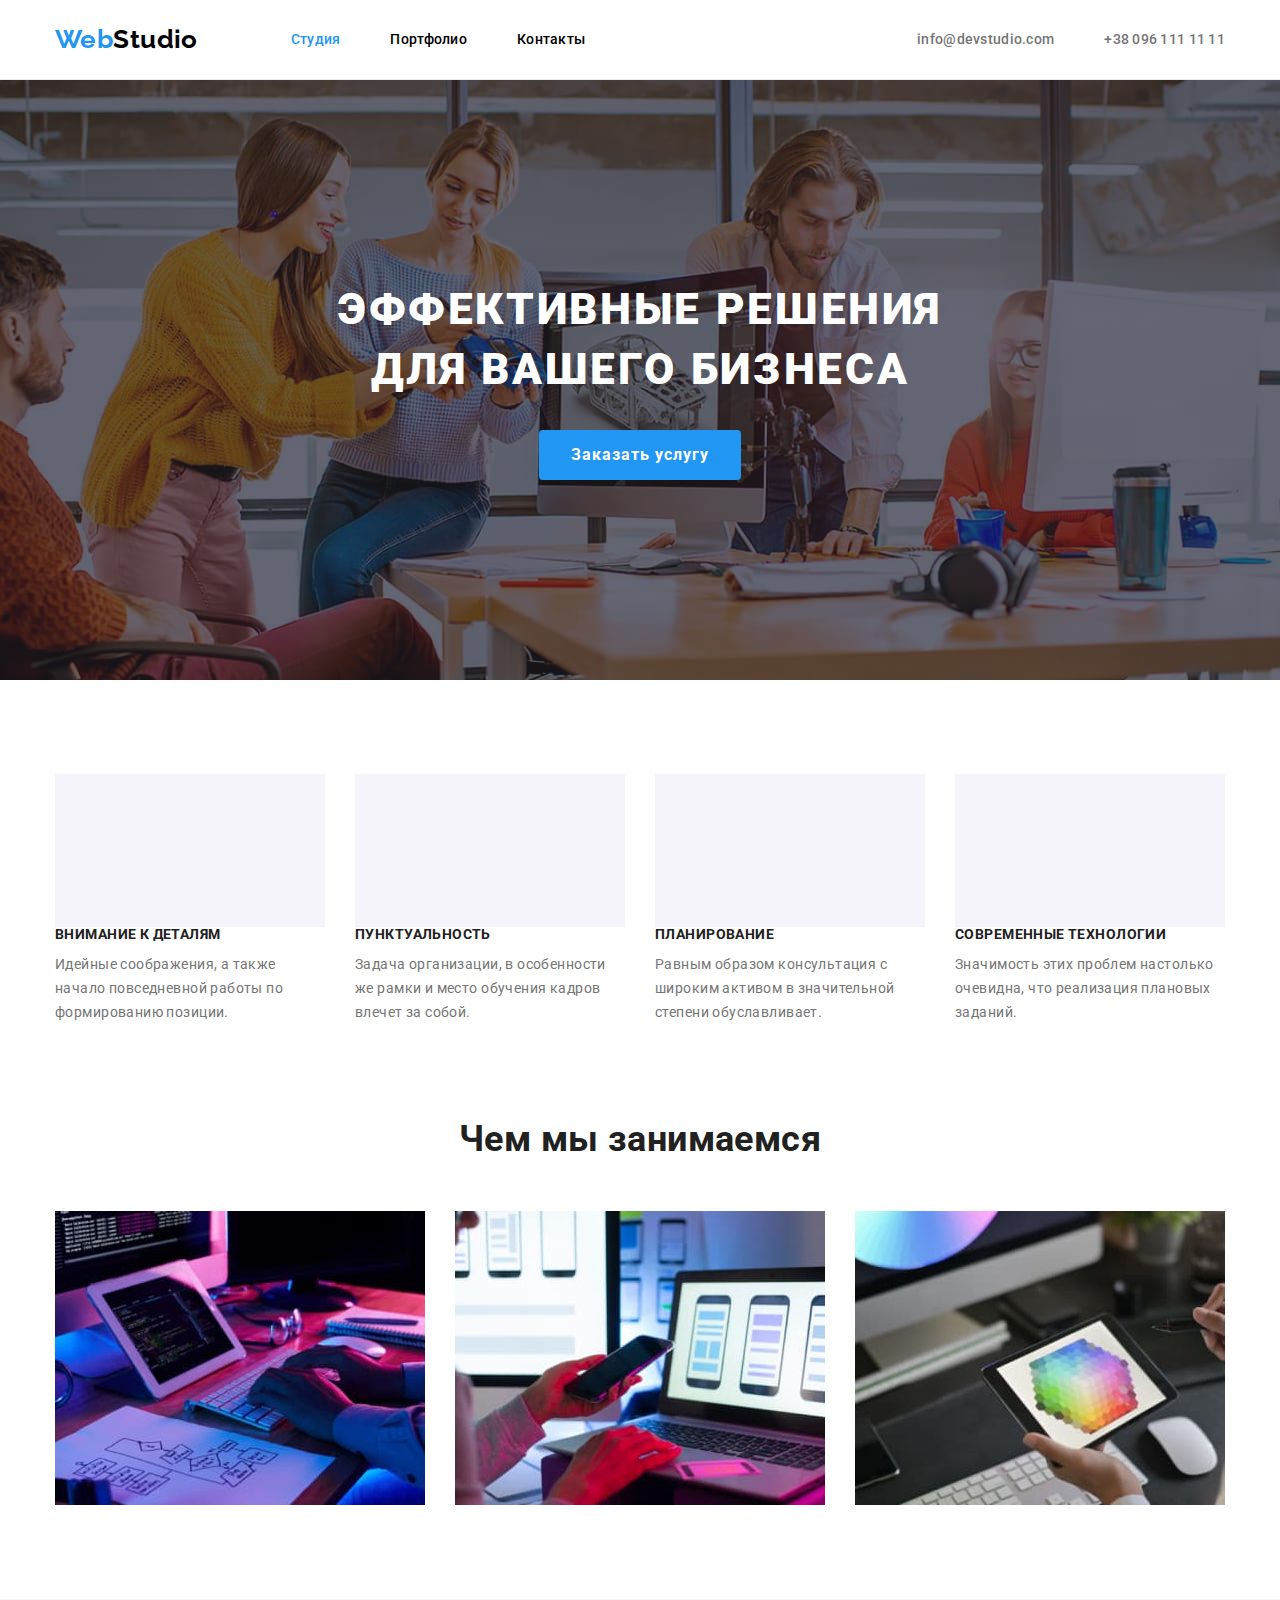
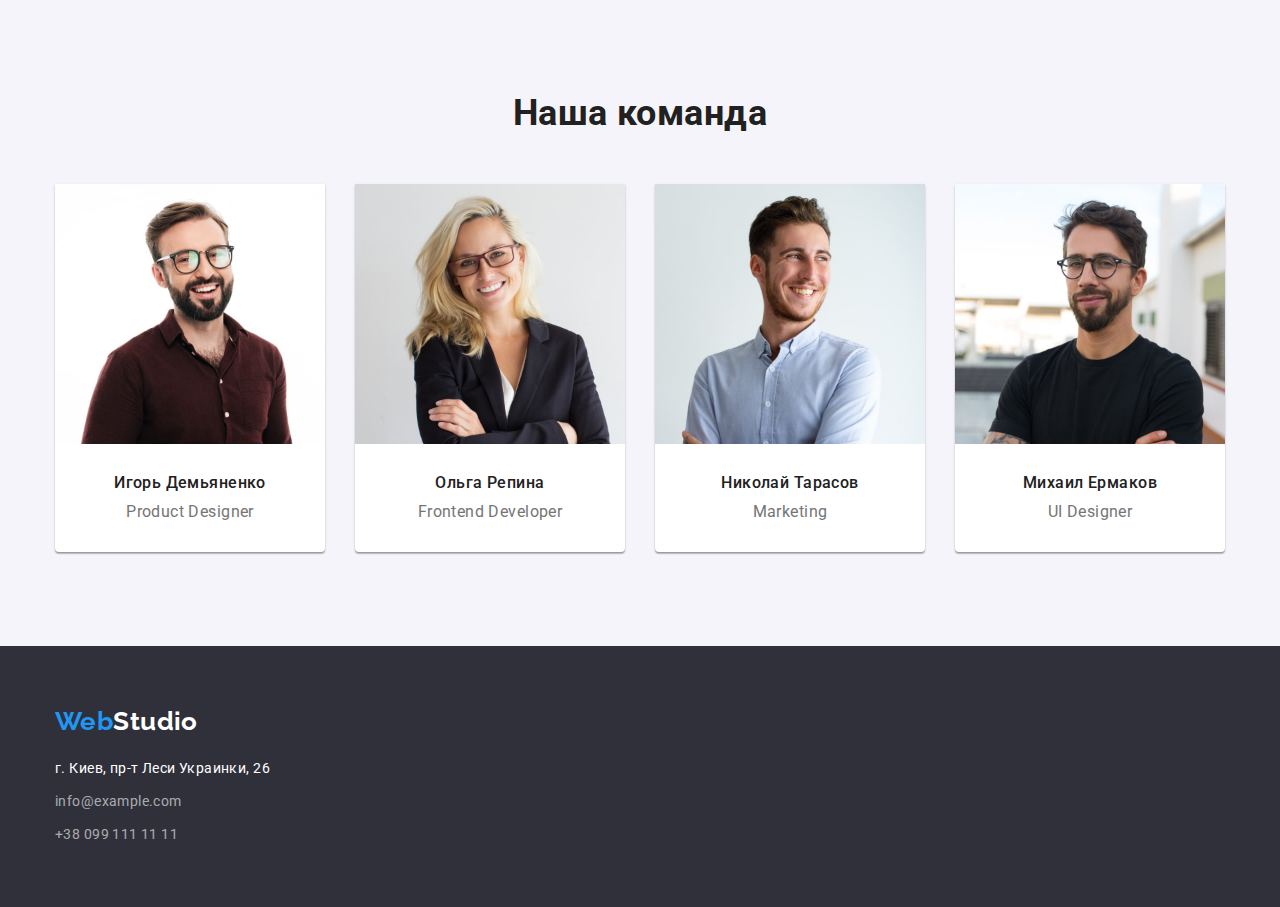
==== index.html @ 54366e06 "add svgs" ====
<!DOCTYPE html>
<html lang="ru">
<head>
    <meta charset="UTF-8">
    <meta http-equiv="X-UA-Compatible" content="IE=edge">
    <meta name="viewport" content="width=device-width, initial-scale=1.0">
    <title>Document</title>
    <link rel="preconnect" href="https://fonts.googleapis.com">
    <link rel="preconnect" href="https://fonts.gstatic.com" crossorigin>
    <link href="https://fonts.googleapis.com/css2?family=Montserrat:wght@400;700&family=Raleway:wght@700&family=Roboto:wght@400;500;700;900&display=swap" rel="stylesheet">
    <link rel="stylesheet" href="https://cdnjs.cloudflare.com/ajax/libs/modern-normalize/1.1.0/modern-normalize.css" integrity="sha512-Y0MM+V6ymRKN2zStTqzQ227DWhhp4Mzdo6gnlRnuaNCbc+YN/ZH0sBCLTM4M0oSy9c9VKiCvd4Jk44aCLrNS5Q==" crossorigin="anonymous" referrerpolicy="no-referrer" />
    <link rel="stylesheet" href="./css/styles.css">
</head>
<body>
    <header class="header">
        <div class="container main-nav">
            <nav class="header-nav">
                <a href="./index.html" lang="en" class="header-logo"><span class="logo-web">Web</span>Studio</a>
                <ul class="header-nav-list list">
                    <li class="header-item"><a href="./index.html" class="nav-link current link">Студия</a></li>
                    <li class="header-item"><a href="./portfolio.html" class="nav-link link">Портфолио</a></li>
                    <li class="header-item"><a href="#contancts" class="nav-link link">Контакты</a></li>
                </ul>
            </nav>     
                <ul class="header-contacts list">
                    <li class="header-item"><a href="mailto:info@devstudio.com" class="header-contancts-links link">info@devstudio.com</a></li>
                    <li class="header-item"><a href="tel:+380961111111" class="header-contancts-links link">+38 096 111 11 11</a></li>
                </ul>
        </div>
    </header>
    <main>
        <!-- Hero   -->
        <section class="section-hero overlay">
            <div class="container hero">
                <h1 class="hero-title">Эффективные решения для вашего бизнеса</h1>
                <button type="button" class="hero-button">Заказать услугу</button>
            </div>
        </section>
        <!-- особенности   -->
        <section class="section-features">
            <div class="container">
                <h2 class="visually-hidden">особенности</h2>
                    <ul class="features-list list">
                        <li class="features-head">
                            <div class="features-icon-container">
                                <svg class="features-icon">
                                    <use>
    
                                    </use>
                                </svg>
                            </div>
                            <h3 class="features-title">Внимание к деталям</h3>
                            <p class="features-text">Идейные соображения, а также начало повседневной работы по формированию позиции.</p>
                        </li>
                        <li class="features-head">
                            <div class="features-icon-container">
                                <svg class="features-icon">
                                    <use>
    
                                    </use>
                                </svg>
                            </div>
                            <h3 class="features-title">Пунктуальность</h3>
                            <p class="features-text">Задача организации, в особенности же рамки и место обучения кадров влечет за собой.</p>
                        </li>
                        <li class="features-head">
                            <div class="features-icon-container">
                                <svg class="features-icon">
                                    <use>
    
                                    </use>
                                </svg>
                            </div>
                            <h3 class="features-title">Планирование</h3>
                            <p class="features-text">Равным образом консультация с широким активом в значительной степени обуславливает.</p>
                        </li>
                        <li class="features-head">
                            <div class="features-icon-container">
                                <svg class="features-icon">
                                    <use>
    
                                    </use>
                                </svg>
                            </div>
                            <h3 class="features-title">Современные технологии</h3>
                            <p class="features-text">Значимость этих проблем настолько очевидна, что реализация плановых заданий.</p>
                        </li>
                    </ul> 
            </section>
            </div>
            
        <!-- Чем мы занимаемся   -->
        <section class="section-gallery">
            <div class="container">
                <h2 class="section-title">Чем мы занимаемся</h2>
                <ul class="gallery-list list">
                    <li class="gallery-item"><img src="./images/box1.jpg" width="370" alt="Программирование"></li>
                    <li class="gallery-item"><img src="./images/box2.jpg" width="370" alt="Маркетинг"></li>
                    <li class="gallery-item"><img src="./images/box3.jpg" width="370" alt="Дизайн"></li>
                </ul>
            </section>
            </div>
            
        <!-- Наша команда   -->
        <section class="section-team section">
            <div class="container">
                <h2 class="section-title team-title">Наша команда</h2>
                <ul class="team-list list">
                    <li class="team-item">
                        <img src="./images/ihor-demyanenko.jpg" width="270" alt="Игорь Демьяненко" class="image-team">
                        <div class="container-job">
                            <h3 class="team-title">Игорь Демьяненко</h3>
                            <p lang="en" class="team-job">Product Designer</p>
                        </div>
                    </li>
                    <li class="team-item">
                        <img src="./images/olha-repina.jpg" width="270" alt="Ольга Репина" class="image-team">
                        <div class="container-job">
                            <h3 class="team-title">Ольга Репина</h3>
                            <p lang="en" class="team-job">Frontend Developer</p>
                        </div>
                    </li>
                    <li class="team-item">
                        <img src="./images/nick-tarasov.jpg" width="270" alt="Николай Тарасов" class="image-team">
                        <div class="container-job">
                            <h3 class="team-title">Николай Тарасов</h3>
                            <p lang="en" class="team-job">Marketing</p>
                        </div>
                    </li>
                    <li class="team-item">
                        <img src="./images/michael-ermakov.jpg" width="270" alt="Михаил Ермаков" class="image-team">
                        <div class="container-job">
                            <h3 class="team-title">Михаил Ермаков</h3>
                            <p lang="en" class="team-job">UI Designer</p>
                        </div>
                    </li>
                </ul>
            </div>
        </section>
    </main>
    <footer id="contancts" class="footer">
        <div class="container">
            <a href="./index.html" lang="en" class="footer-logo"><span class="logo-web">Web</span><span class="footer-logo-studio">Studio</span></a>
            <address class="address">
                <ul class="address-list list">
                    <li class="adress-item"><a href="https://goo.gl/maps/8shdiFGx71ro6A286" target="_blank" rel="nofollow" class="map link">г. Киев, пр-т Леси Украинки, 26</a></li>
                    <li class="adress-item"><a href="mailto:info@example.com" class="footer-contacts link">info@example.com</a></li>
                    <li class="adress-item"><a href="tel:+380991111111" class="footer-contacts link">+38 099 111 11 11</a></li>
            </ul>
            </address>
        </div>
    </footer>
</body>
</html>
---- css/styles.css ----
:root {
  --logo-primary-text: #000000;
  --hero-text-color: #ffffff;
  --hero-background-color: #2f303a;
  --footer-background-color: #2f303a;
  --footer-contacts-color: rgba(255, 255, 255, 0.6);
  --primary-text-color: #757575;
  --title-text-color: #212121;
  --accent-color: #2196f3;
  --primaty-bg-color: #ffffff;
  --section-background-color: #f5f4fa;
  --filterbutton-main-color: #212121;
  --filterbutton-bg-color: #f5f4fa;
  --filterbutton-secondbg-color: #2196f3;
  --features-bg-color: #f5f4fa;
  --main-font: Roboto, sand-serif;
}

body {
  font-family: "Roboto", sans-serif;
  color: var(--primary-text-color);
  background-color: var(--primaty-bg-color);
  font-size: 14px;
  letter-spacing: 0.03em;
}
/* --- Basic Recommendation Styles --- */
p,
h1,
h2,
h3,
h4,
h5,
h6 {
  margin: 0;
}
button {
  display: block;
  margin: 0 auto;
  cursor: pointer;
  font-family: var(--main-font);
  font-size: 14px;
  letter-spacing: 0.03em;
}
img {
  display: block;
  max-width: 100%;
  height: auto;
}
address {
  font-style: normal;
}
.list {
  list-style: none;
  margin: 0;
  padding-left: 0;
}
.link {
  text-decoration: none;
  color: inherit;
}

html {
  box-sizing: border-box;
}
*,
*::before,
*::after {
  box-sizing: border-box;
}

.header-logo,
.footer-logo {
  text-decoration: none;
}

.container {
  width: 1200px;
  padding: 0 15px;
  margin: 0 auto;
}
.container-second {
  width: 1200px;
  padding: 0 15px;
  margin: 0 auto;
}

.visually-hidden {
  position: absolute;
  white-space: nowrap;
  width: 1px;
  height: 1px;
  overflow: hidden;
  border: 0;
  padding: 0;
  clip: rect(0 0 0 0);
  clip-path: inset(50%);
  margin: -1px;
}

/* --- Кнопки (часть) ---  */
.hero-button,
.filter-button {
  display: border-box;
  font-family: inherit;
  cursor: pointer;
  border: 0;
}
.hero-button:hover,
.hero-button:focus {
  box-shadow: 0px 4px 4px rgba(0, 0, 0, 0.15);
  border-radius: 4px;
}

/* --- Логотип ---  */
.header-logo {
  display: inline-block;
  margin-right: 93px;
  font-family: "Raleway";
  font-weight: 700;
  font-size: 26px;
  line-height: 1.19;
  color: var(--logo-primary-text);
}
.logo-web {
  color: var(--accent-color);
}

/* --- Хэдер ---  */
.header {
  border-bottom: 1px solid #ececec;
}
.nav-link {
  font-weight: 500;
  line-height: 1.14;
  letter-spacing: 0.02em;
  color: var(--logo-primary-text);
}
.nav-link {
  color: var(--logo-primary-text);
}
.nav-link.link.current {
  color: var(--accent-color);
}
.nav-link:hover,
.nav-link:focus {
  color: var(--accent-color);
}
.header-contancts-links {
  font-weight: 500;
  line-height: 1.14;
  letter-spacing: 0.02em;
  color: #757575;
}
.header-contancts-links:hover,
.header-contancts-links:focus,
.map:hover,
.footer-contacts:hover,
.map:focus,
.footer-contacts:focus {
  color: var(--accent-color);
}
.header-nav,
.header-nav-list,
.features-list,
.header-contacts {
  display: flex;
  align-items: center;
}

.header-nav {
  padding-top: 24px;
  padding-bottom: 24px;
}
.header-nav-list {
  margin-right: auto;
}
.header .container {
  display: flex;
  align-items: center;
}
.header-nav .nav-link {
  padding-top: 10px;
  padding-bottom: 10px;
}
.header-contacts .header-contancts-links {
  padding-top: 10px;
  padding-bottom: 10px;
}
.header-nav-list,
.header-contacts {
  gap: 50px;
}
.header .header-contacts {
  margin-left: auto;
}

/* --- Футер ---  */
.footer {
  padding: 60px 0;
  background: var(--footer-background-color);
}
.footer-logo-studio {
  color: var(--primaty-bg-color);
}
.map {
  font-style: normal;
  font-size: 14px;
  line-height: 1.71;
  color: var(--primaty-bg-color);
}
.footer-contacts {
  font-style: normal;
  line-height: 1.71;
  letter-spacing: 0.03em;
  color: var(--footer-contacts-color);
}
.map:focus {
  color: var(--accent-color);
}
.footer-contacts:focus {
  color: var(--accent-color);
}
.footer-logo {
  font-family: "Raleway";
  font-weight: 700;
  font-size: 26px;
  line-height: 1.19;
  color: var(--logo-primary-text);
}
/* .footer-logo {display: block; margin:auto; margin-bottom: 20px;} */
.address-list .adress-item:not(:last-child) {
  margin-bottom: 9px;
}
.address {
  margin-top: 20px;
}

/* --- Hero ---  */
.section-hero {
  text-align: center;
  padding: 200px 0;
  background-color: #2f303a;
}
.hero-title {
  width: 696px;
  margin: auto;
  margin-bottom: 30px;
  font-weight: 900;
  font-size: 44px;
  line-height: 1.36;
  text-align: center;
  letter-spacing: 0.06em;
  text-transform: uppercase;
  color: var(--hero-text-color);
}

/* --- Hero Button ---  */
.hero-button {
  display: inline-block;
  font-weight: 700;
  font-size: 16px;
  line-height: 1.87;
  padding: 10px 32px;
  letter-spacing: 0.06em;
  color: var(--primaty-bg-color);
  background-color: var(--accent-color);
  border-radius: 4px;
}

/* --- Тайтл секций ---  */
.section-title {
  margin-bottom: 50px;
  font-weight: 700;
  font-size: 36px;
  line-height: 1.16;
  text-align: center;
  color: var(--title-text-color);
}
.section-title.team-title {
  margin-bottom: 50px;
}

/* --- Особенности ---  */
.section-features {
  padding: 94px 0;
}

.features-icon-container {
  background-color: var(--features-bg-color);
}

.features-title {
  margin-bottom: 10px;
  font-weight: 700;
  font-size: 14px;
  line-height: 1.14;
  letter-spacing: 0.03em;
  text-transform: uppercase;
  color: var(--title-text-color);
}
.features-text {
  line-height: 1.71;
  color: var(--primary-text-color);
}
.features-head {
  width: 270px;
}
.features-list {
  gap: 30px;
}

/* --- Галерея --- */
.section-gallery {
  padding: 0 0 94px 0;
}
.gallery-list {
  display: flex;
}
.gallery-list .gallery-item:not(:last-child) {
  margin-right: 30px;
}

/* --- Наша команда ---  */
.section-team {
  padding: 94px 0;
  background-color: var(--section-background-color);
}
.team-list {
  display: flex;
}
.team-list .team-title {
  width: ((100% - 90px) / 4);
  font-weight: 500;
  font-size: 16px;
  line-height: 1.18;
  text-align: center;
  color: var(--title-text-color);
}
.team-title {
  margin-bottom: 10px;
}
.team-job {
  font-weight: 400;
  font-size: 16px;
  line-height: 1.18;
  text-align: center;
  color: var(--primary-text-color);
}
.team-list .team-item:not(:last-child) {
  margin-right: 30px;
}
.container-job {
  padding: 30px 0;
}
.team-item {
  background-color: var(--primaty-bg-color);
  box-shadow: 0px 1px 3px rgba(0, 0, 0, 0.12), 0px 1px 1px rgba(0, 0, 0, 0.14),
    0px 2px 1px rgba(0, 0, 0, 0.2);
  border-radius: 0px 0px 4px 4px;
}

.section-portfolio {
  padding: 94px 0;
}
/* --- Filter Buttons ---  */
.filter-button {
  padding: 6px 22px;
  font-weight: 500;
  font-size: 16px;
  line-height: 1.62;
  text-align: center;
  border-radius: 4px;
  letter-spacing: 0.03em;
  box-shadow: 0px 4px 4px rgba(0, 0, 0, 0.25);
  color: var(--filterbutton-main-color);
  background-color: var(--filterbutton-bg-color);
}
.filter-button:hover,
.filter-button:focus {
  color: var(--filterbutton-bg-color);
  background-color: var(--filterbutton-secondbg-color);
}
.filter-button-list {
  display: flex;
  margin-bottom: 50px;
  justify-content: center;
}
.filter-button-list .button-item:not(:last-child) {
  margin-right: 8px;
}

/* --- Portfolio ---  */
.portfolio-title {
  margin-bottom: 4px;
  font-weight: 700;
  font-size: 18px;
  line-height: 2;
  letter-spacing: 0.06em;
  color: var(--title-text-color);
}
.portfolio-text {
  font-size: 16px;
  line-height: 1.87;
  color: var(--primary-text-color);
}
.portfolio-list {
  display: flex;
  flex-wrap: wrap;
  gap: 30px;
}
.portfolio-container {
  border: 1px solid #eeeeee;
  padding: 20px 24px;
  border-top: 0;
}
.portfolio-item {
  width: 370px;
  width: cacl ((100% - 60px)/3);
  box-shadow: 0px 4px 4px rgba(0, 0, 0, 0.25);
}

.filter-button:hover,
.filter-button:focus {
  color: var(--filterbutton-bg-color);
  background-color: var(--filterbutton-secondbg-color);
}

/* --- Hero Overlay --- */
.overlay {
  height: 600px;
  max-width: 1600px;
  margin-right: auto;
  margin-left: auto;
  background-repeat: no-repeat;
  background-position: center;
  background-size: cover;
  background-image: linear-gradient(
      to right,
      rgba(47, 48, 58, 0.4),
      rgba(47, 48, 58, 0.4)
    ),
    url(../images/hero-overlay.jpg);
}
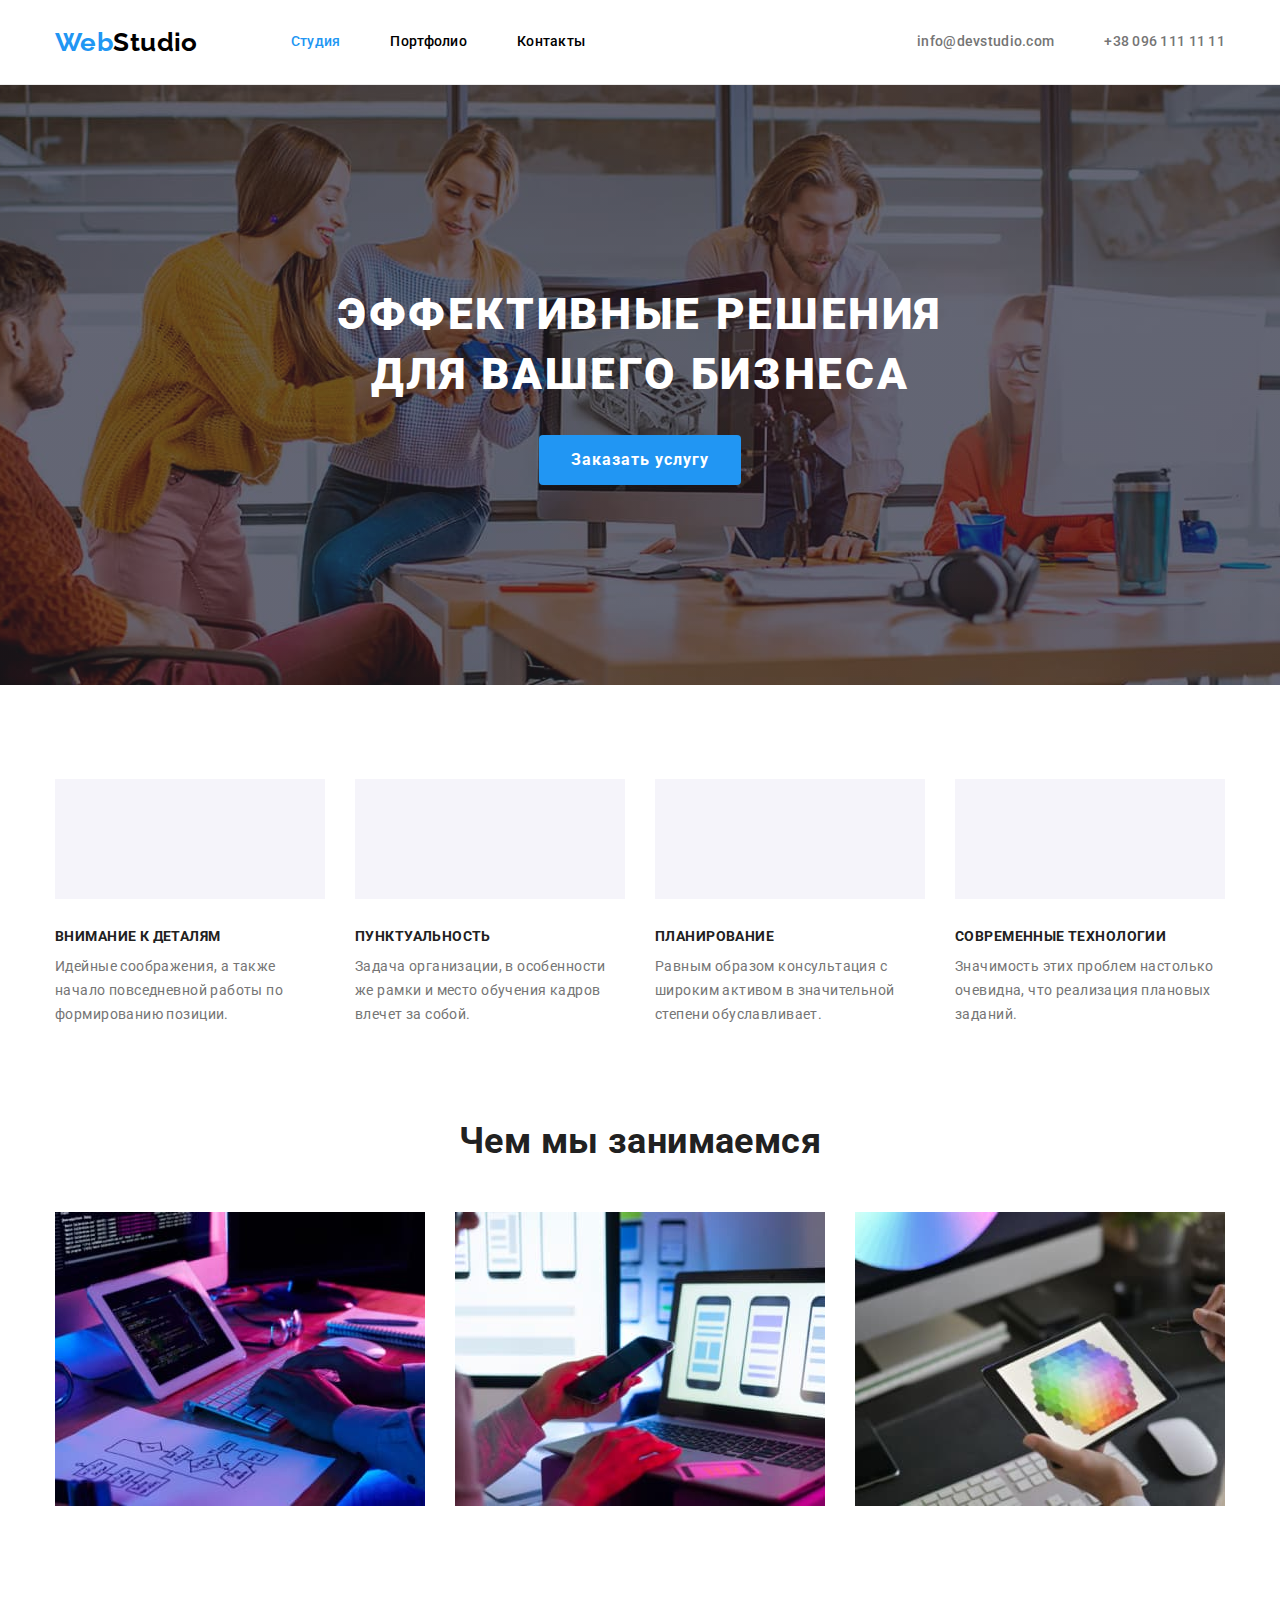
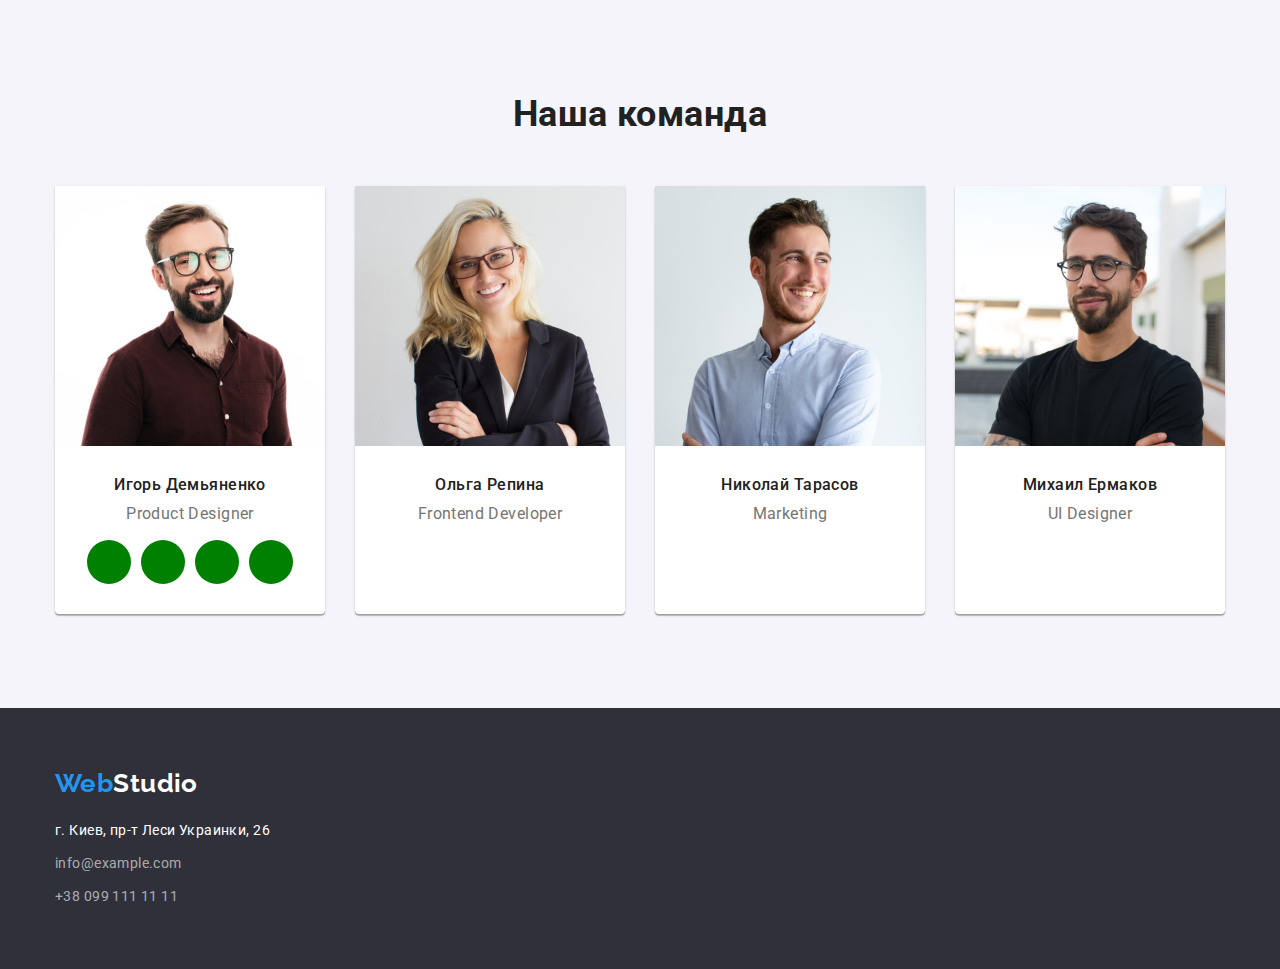
==== commit bde1898c: "add svg" ====
--- a/index.html
+++ b/index.html
@@ -23,7 +23,9 @@
                 </ul>
             </nav>     
                 <ul class="header-contacts list">
-                    <li class="header-item"><a href="mailto:info@devstudio.com" class="header-contancts-links link">info@devstudio.com</a></li>
+                    <li class="header-item">
+                        <a href="mailto:info@devstudio.com" class="header-contancts-links link">info@devstudio.com</a>
+                    </li>
                     <li class="header-item"><a href="tel:+380961111111" class="header-contancts-links link">+38 096 111 11 11</a></li>
                 </ul>
         </div>
@@ -111,6 +113,22 @@
                         <div class="container-job">
                             <h3 class="team-title">Игорь Демьяненко</h3>
                             <p lang="en" class="team-job">Product Designer</p>
+                            <div class="team-social">
+                                <ul class="team-social-list list">
+                                    <li class="team-social-item">
+                                        <a href="" class="team-social-link link"></a>
+                                    </li>
+                                    <li class="team-social-item">
+                                        <a href="" class="team-social-link link"></a>
+                                    </li>
+                                    <li class="team-social-item">
+                                        <a href="" class="team-social-link link"></a>
+                                    </li>
+                                    <li class="team-social-item">
+                                        <a href="" class="team-social-link link"></a>
+                                    </li>
+                                </ul>
+                            </div>
                         </div>
                     </li>
                     <li class="team-item">
--- a/css/styles.css
+++ b/css/styles.css
@@ -145,12 +145,23 @@
 .nav-link:focus {
   color: var(--accent-color);
 }
+
 .header-contancts-links {
   font-weight: 500;
   line-height: 1.14;
   letter-spacing: 0.02em;
   color: #757575;
 }
+
+.header-item {
+  display: inline-flex;
+}
+.header-contancts-links::before {
+  content: "";
+  width: 16px;
+  height: 12px;
+}
+
 .header-contancts-links:hover,
 .header-contancts-links:focus,
 .map:hover,
@@ -256,7 +267,7 @@
 
 /* --- Hero Button ---  */
 .hero-button {
-  display: inline-block;
+  display: border-box;
   font-weight: 700;
   font-size: 16px;
   line-height: 1.87;
@@ -286,6 +297,9 @@
 }
 
 .features-icon-container {
+  width: 270px;
+  height: 120px;
+  margin-bottom: 30px;
   background-color: var(--features-bg-color);
 }
 
@@ -342,6 +356,7 @@
 .team-job {
   font-weight: 400;
   font-size: 16px;
+  margin-bottom: 16px;
   line-height: 1.18;
   text-align: center;
   color: var(--primary-text-color);
@@ -358,7 +373,21 @@
     0px 2px 1px rgba(0, 0, 0, 0.2);
   border-radius: 0px 0px 4px 4px;
 }
-
+.team-social-link {
+  width: 44px;
+  height: 44px;
+  border-radius: 50%;
+  color: red;
+  background-color: green;
+  display: block;
+}
+.team-social-list {
+  display: flex;
+  justify-content: center;
+  gap: 10px;
+}
+
+/* --- PORTFOLIO PAGE ---*/
 .section-portfolio {
   padding: 94px 0;
 }
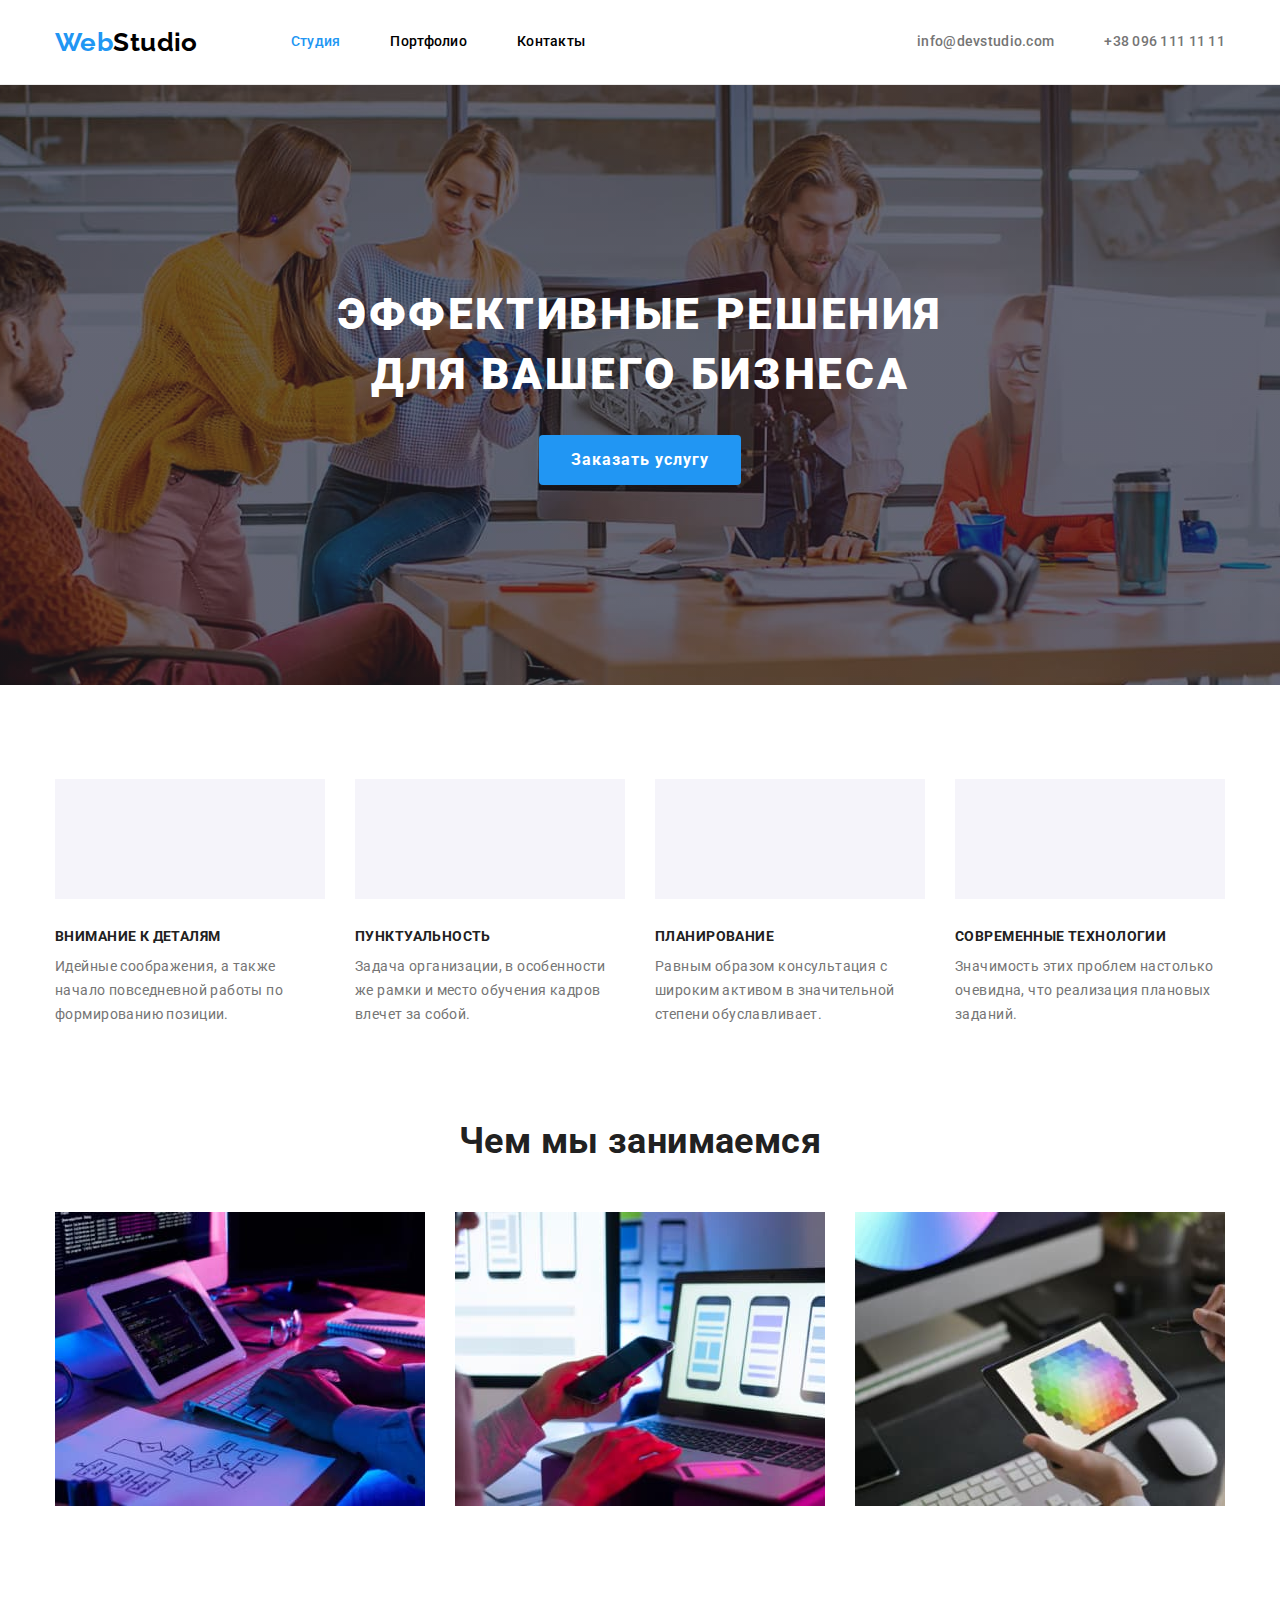
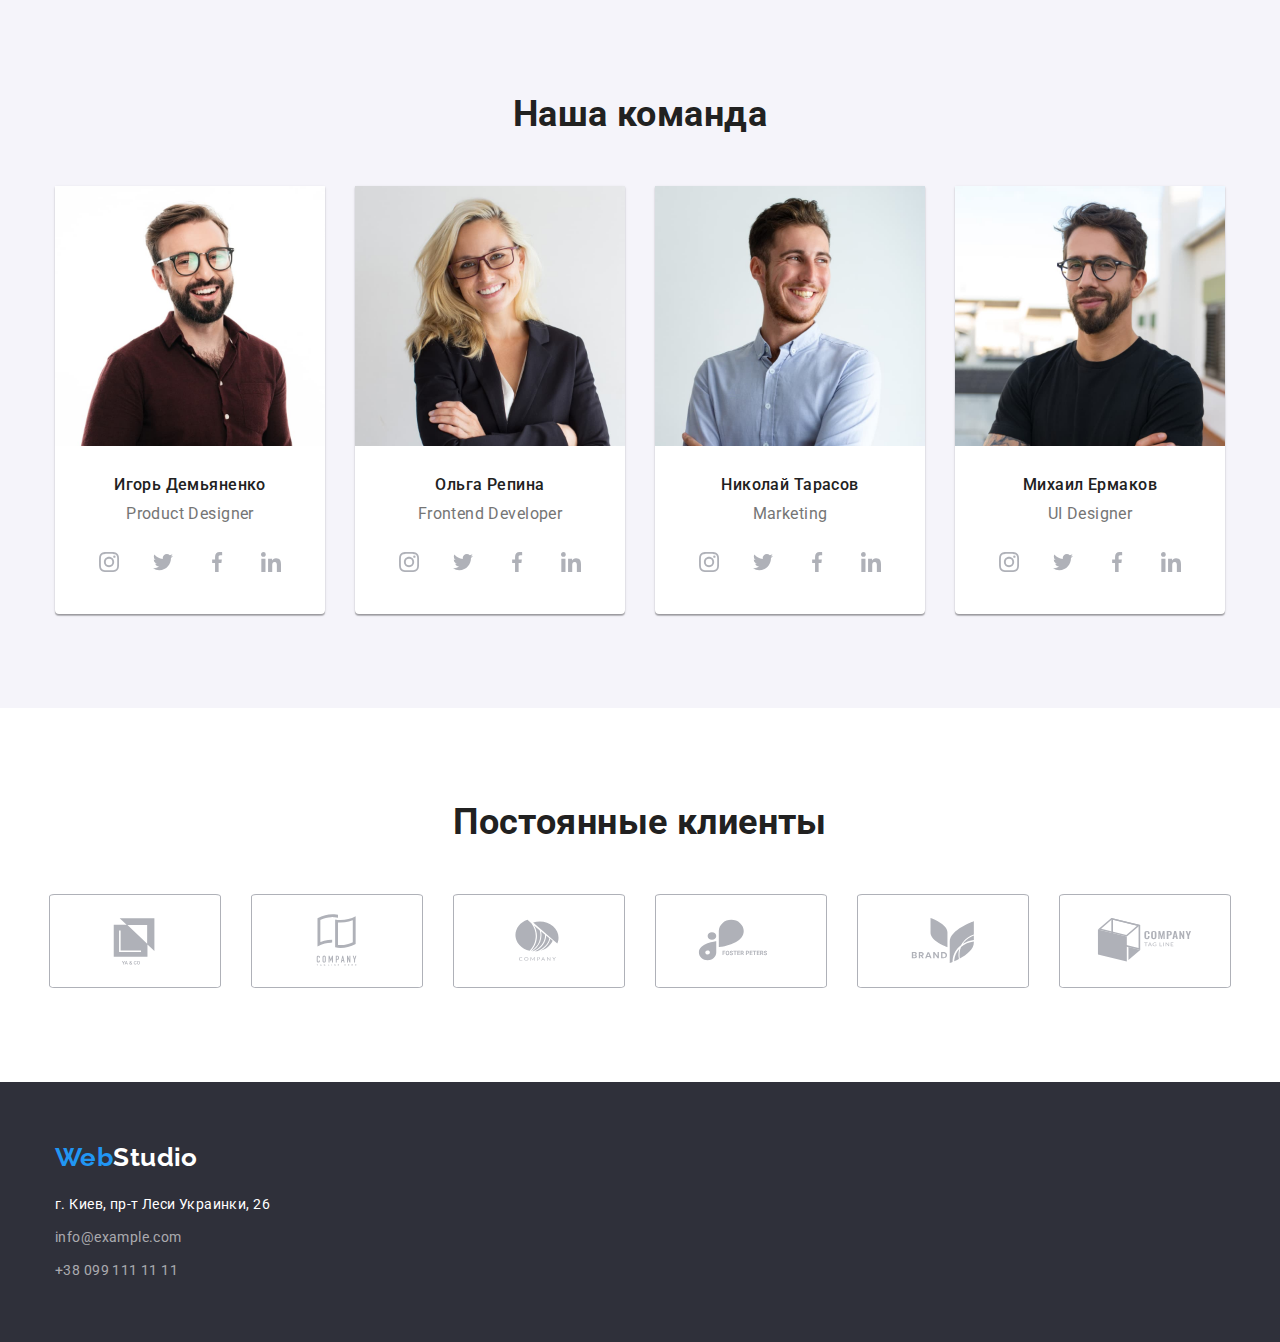
==== commit d4574d53: "do smth" ====
--- a/index.html
+++ b/index.html
@@ -47,7 +47,6 @@
                             <div class="features-icon-container">
                                 <svg class="features-icon">
                                     <use>
-    
                                     </use>
                                 </svg>
                             </div>
@@ -116,16 +115,32 @@
                             <div class="team-social">
                                 <ul class="team-social-list list">
                                     <li class="team-social-item">
-                                        <a href="" class="team-social-link link"></a>
-                                    </li>
-                                    <li class="team-social-item">
-                                        <a href="" class="team-social-link link"></a>
-                                    </li>
-                                    <li class="team-social-item">
-                                        <a href="" class="team-social-link link"></a>
-                                    </li>
-                                    <li class="team-social-item">
-                                        <a href="" class="team-social-link link"></a>
+                                        <a href="" class="team-social-link link">
+                                            <svg class="team-icon" width="20px" height="20px">
+                                                <use href="./images/icons.svg#icon-instagram"></use>
+                                            </svg>
+                                        </a>
+                                    </li>
+                                    <li class="team-social-item">
+                                        <a href="" class="team-social-link link">
+                                            <svg class="team-icon" width="20px" height="20px">
+                                                <use href="./images/icons.svg#icon-twitter"></use>
+                                            </svg>
+                                        </a>
+                                    </li>
+                                    <li class="team-social-item">
+                                        <a href="" class="team-social-link link">
+                                            <svg class="team-icon" width="20px" height="20px">
+                                                <use href="./images/icons.svg#icon-facebook"></use>
+                                            </svg>
+                                        </a>
+                                    </li>
+                                    <li class="team-social-item">
+                                        <a href="" class="team-social-link link">
+                                            <svg class="team-icon" width="20px" height="20px">
+                                                <use href="./images/icons.svg#icon-linkedin"></use>
+                                            </svg>
+                                        </a>
                                     </li>
                                 </ul>
                             </div>
@@ -136,6 +151,38 @@
                         <div class="container-job">
                             <h3 class="team-title">Ольга Репина</h3>
                             <p lang="en" class="team-job">Frontend Developer</p>
+                            <div class="team-social">
+                                <ul class="team-social-list list">
+                                    <li class="team-social-item">
+                                        <a href="" class="team-social-link link">
+                                            <svg class="team-icon" width="20px" height="20px">
+                                                <use href="./images/icons.svg#icon-instagram"></use>
+                                            </svg>
+                                        </a>
+                                    </li>
+                                    <li class="team-social-item">
+                                        <a href="" class="team-social-link link">
+                                            <svg class="team-icon" width="20px" height="20px">
+                                                <use href="./images/icons.svg#icon-twitter"></use>
+                                            </svg>
+                                        </a>
+                                    </li>
+                                    <li class="team-social-item">
+                                        <a href="" class="team-social-link link">
+                                            <svg class="team-icon" width="20px" height="20px">
+                                                <use href="./images/icons.svg#icon-facebook"></use>
+                                            </svg>
+                                        </a>
+                                    </li>
+                                    <li class="team-social-item">
+                                        <a href="" class="team-social-link link">
+                                            <svg class="team-icon" width="20px" height="20px">
+                                                <use href="./images/icons.svg#icon-linkedin"></use>
+                                            </svg>
+                                        </a>
+                                    </li>
+                                </ul>
+                            </div>
                         </div>
                     </li>
                     <li class="team-item">
@@ -143,6 +190,38 @@
                         <div class="container-job">
                             <h3 class="team-title">Николай Тарасов</h3>
                             <p lang="en" class="team-job">Marketing</p>
+                            <div class="team-social">
+                                <ul class="team-social-list list">
+                                    <li class="team-social-item">
+                                        <a href="" class="team-social-link link">
+                                            <svg class="team-icon" width="20px" height="20px">
+                                                <use href="./images/icons.svg#icon-instagram"></use>
+                                            </svg>
+                                        </a>
+                                    </li>
+                                    <li class="team-social-item">
+                                        <a href="" class="team-social-link link">
+                                            <svg class="team-icon" width="20px" height="20px">
+                                                <use href="./images/icons.svg#icon-twitter"></use>
+                                            </svg>
+                                        </a>
+                                    </li>
+                                    <li class="team-social-item">
+                                        <a href="" class="team-social-link link">
+                                            <svg class="team-icon" width="20px" height="20px">
+                                                <use href="./images/icons.svg#icon-facebook"></use>
+                                            </svg>
+                                        </a>
+                                    </li>
+                                    <li class="team-social-item">
+                                        <a href="" class="team-social-link link">
+                                            <svg class="team-icon" width="20px" height="20px">
+                                                <use href="./images/icons.svg#icon-linkedin"></use>
+                                            </svg>
+                                        </a>
+                                    </li>
+                                </ul>
+                            </div>
                         </div>
                     </li>
                     <li class="team-item">
@@ -150,10 +229,105 @@
                         <div class="container-job">
                             <h3 class="team-title">Михаил Ермаков</h3>
                             <p lang="en" class="team-job">UI Designer</p>
+                            <div class="team-social">
+                                <ul class="team-social-list list">
+                                    <li class="team-social-item">
+                                        <a href="" class="team-social-link link">
+                                            <svg class="team-icon" width="20px" height="20px">
+                                                <use href="./images/icons.svg#icon-instagram"></use>
+                                            </svg>
+                                        </a>
+                                    </li>
+                                    <li class="team-social-item">
+                                        <a href="" class="team-social-link link">
+                                            <svg class="team-icon" width="20px" height="20px">
+                                                <use href="./images/icons.svg#icon-twitter"></use>
+                                            </svg>
+                                        </a>
+                                    </li>
+                                    <li class="team-social-item">
+                                        <a href="" class="team-social-link link">
+                                            <svg class="team-icon" width="20px" height="20px">
+                                                <use href="./images/icons.svg#icon-facebook"></use>
+                                            </svg>
+                                        </a>
+                                    </li>
+                                    <li class="team-social-item">
+                                        <a href="" class="team-social-link link">
+                                            <svg class="team-icon" width="20px" height="20px">
+                                                <use href="./images/icons.svg#icon-linkedin"></use>
+                                            </svg>
+                                        </a>
+                                    </li>
+                                </ul>
+                            </div>
                         </div>
                     </li>
                 </ul>
             </div>
+        </section>
+        <!-- Клиенты -->
+        <section class="section-clients">
+            <div class="container">
+                <h2 class="section-title">Постоянные клиенты</h2>
+                <ul class="clients list">
+                    <div class="client-item">
+                        <li class="client-item-list">
+                            <a href="" class="clients-link link">
+                                <svg class="clients-icon" width="106px" height="60px">
+                                    <use href="./images/icons.svg#icon-logo1"></use>
+                                </svg>
+                            </a>
+                        </li>
+                    </div>
+                    <div class="client-item">
+                        <li class="client-item-list">
+                            <a href="" class="clients-link link">
+                                <svg class="clients-icon" width="106px" height="60px">
+                                   <use href="./images/icons.svg#icon-logo2"></use>
+                                </svg>
+                            </a>
+                        </li>
+                    </div>
+                    <div class="client-item">
+                        <li class="client-item-list">
+                            <a href="" class="clients-link link">
+                                <svg class="clients-icon" width="106px" height="60px">
+                                   <use href="./images/icons.svg#icon-logo3"></use>
+                                </svg>
+                            </a>
+                        </li>
+                    </div>
+                    <div class="client-item">
+                        <li class="client-item-list">
+                            <a href="" class="clients-link link">
+                                <svg class="clients-icon" width="106px" height="60px">
+                                   <use href="./images/icons.svg#icon-logo4"></use>
+                                </svg>
+                            </a>
+                        </li>
+                    </div>
+                    <div class="client-item">
+                        <li class="client-item-list">
+                            <a href="" class="clients-link link">
+                                <svg class="clients-icon" width="106px" height="60px">
+                                   <use href="./images/icons.svg#icon-logo5"></use>
+                                </svg>
+                            </a>
+                        </li>
+                    </div>
+                    <div class="client-item">
+                        <li class="client-item-list">
+                            <a href="" class="clients-link link">
+                                <svg class="clients-icon" width="106px" height="60px">
+                                   <use href="./images/icons.svg#icon-logo6"></use>
+                                </svg>
+                            </a>
+                        </li>
+                    </div>
+                </ul>
+            </div>
+            
         </section>
     </main>
     <footer id="contancts" class="footer">
--- a/css/styles.css
+++ b/css/styles.css
@@ -13,6 +13,7 @@
   --filterbutton-bg-color: #f5f4fa;
   --filterbutton-secondbg-color: #2196f3;
   --features-bg-color: #f5f4fa;
+  --main-icon-color: #afb1b8;
   --main-font: Roboto, sand-serif;
 }
 
@@ -373,21 +374,55 @@
     0px 2px 1px rgba(0, 0, 0, 0.2);
   border-radius: 0px 0px 4px 4px;
 }
+.team-social-list {
+  display: flex;
+  justify-content: center;
+  gap: 10px;
+}
 .team-social-link {
   width: 44px;
   height: 44px;
   border-radius: 50%;
-  color: red;
-  background-color: green;
-  display: block;
-}
-.team-social-list {
   display: flex;
   justify-content: center;
-  gap: 10px;
-}
-
-/* --- PORTFOLIO PAGE ---*/
+  align-items: center;
+}
+.team-social-link:hover,
+.team-social-link:focus {
+  background-color: var(--accent-color);
+}
+.team-social-link:hover .team-icon,
+.team-social-link:focus .team-icon {
+  fill: var(--filterbutton-bg-color);
+}
+.team-icon {
+  fill: var(--main-icon-color);
+}
+
+/* --- Клиенты --- */
+.section-clients {
+  padding: 94px 0;
+}
+.clients {
+  display: flex;
+  gap: 30px;
+  align-items: center;
+  justify-content: center;
+}
+.clients-link {
+  width: 170px;
+  height: 92px;
+  display: flex;
+  justify-content: center;
+  align-items: center;
+}
+
+.client-item {
+  border: 1px solid #afb1b8;
+  border-radius: 3%;
+}
+
+/* --- PORTFOLIO PAGE --- */
 .section-portfolio {
   padding: 94px 0;
 }
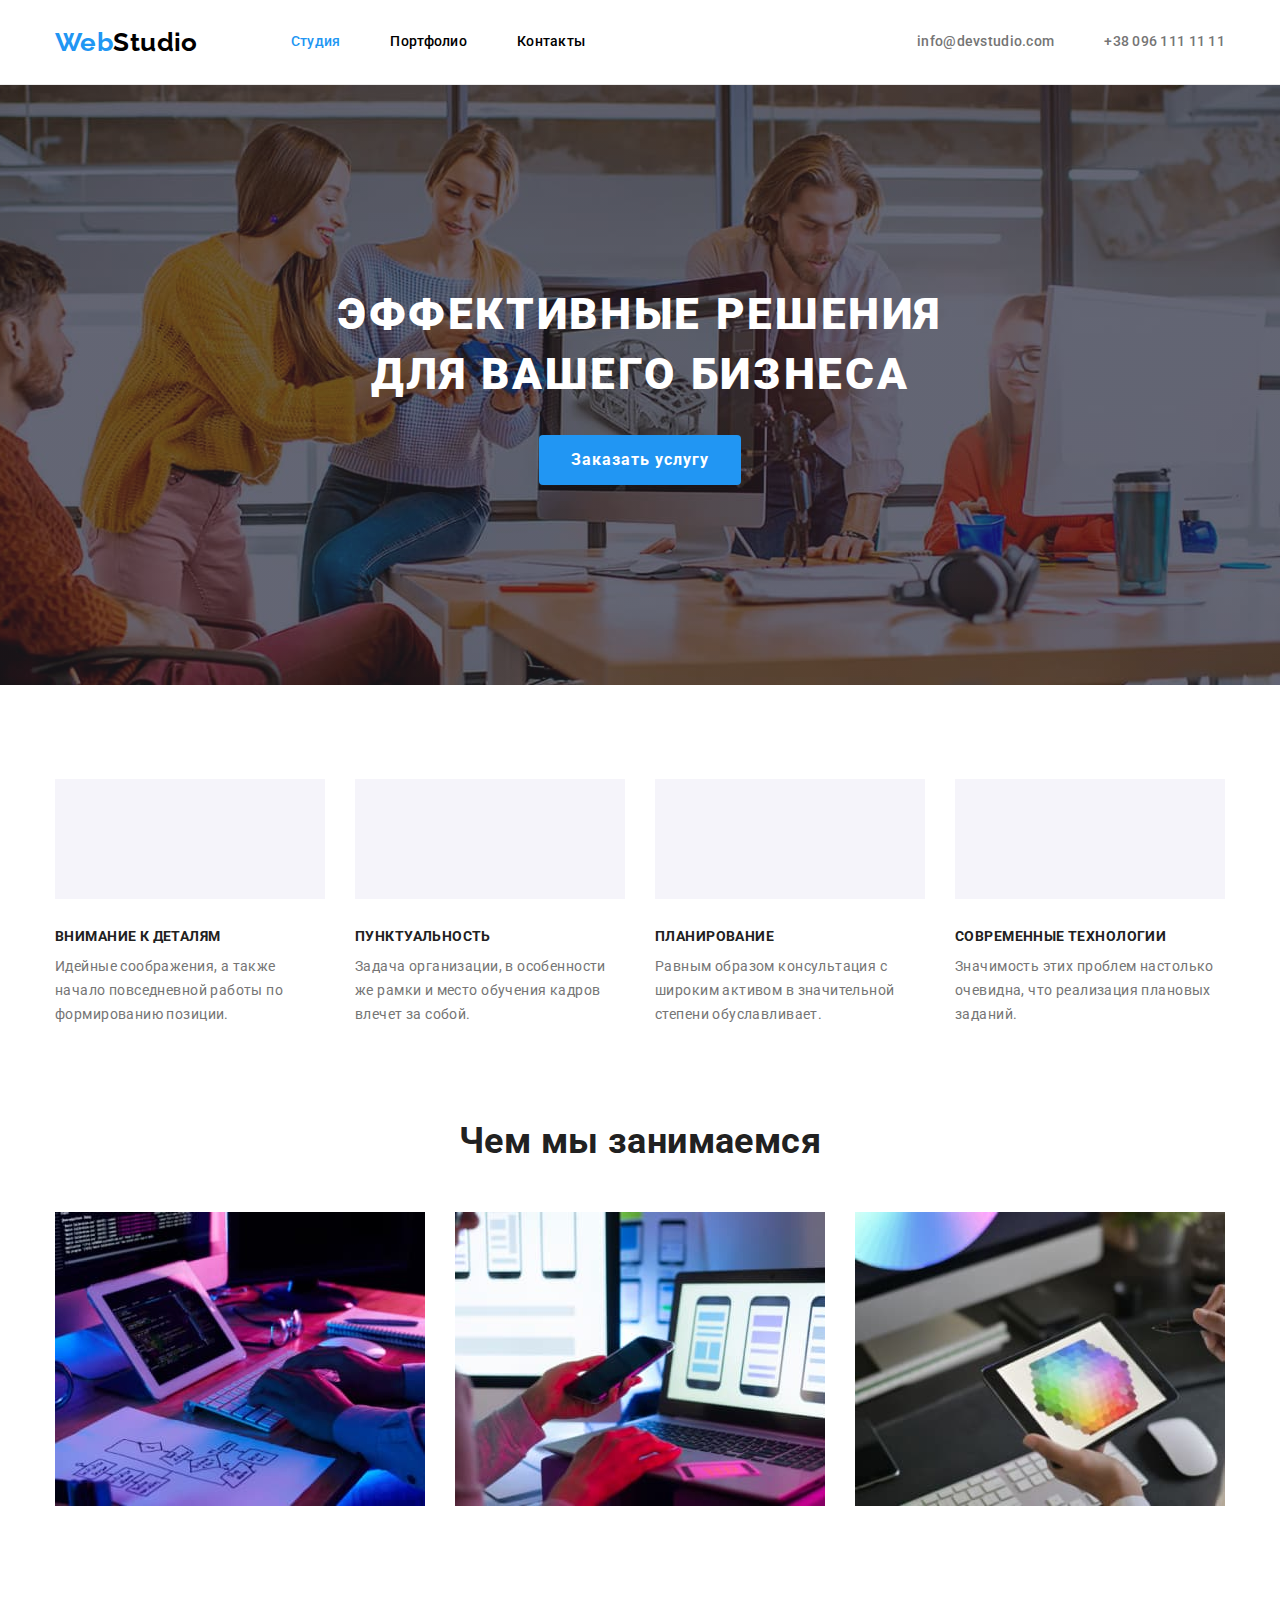
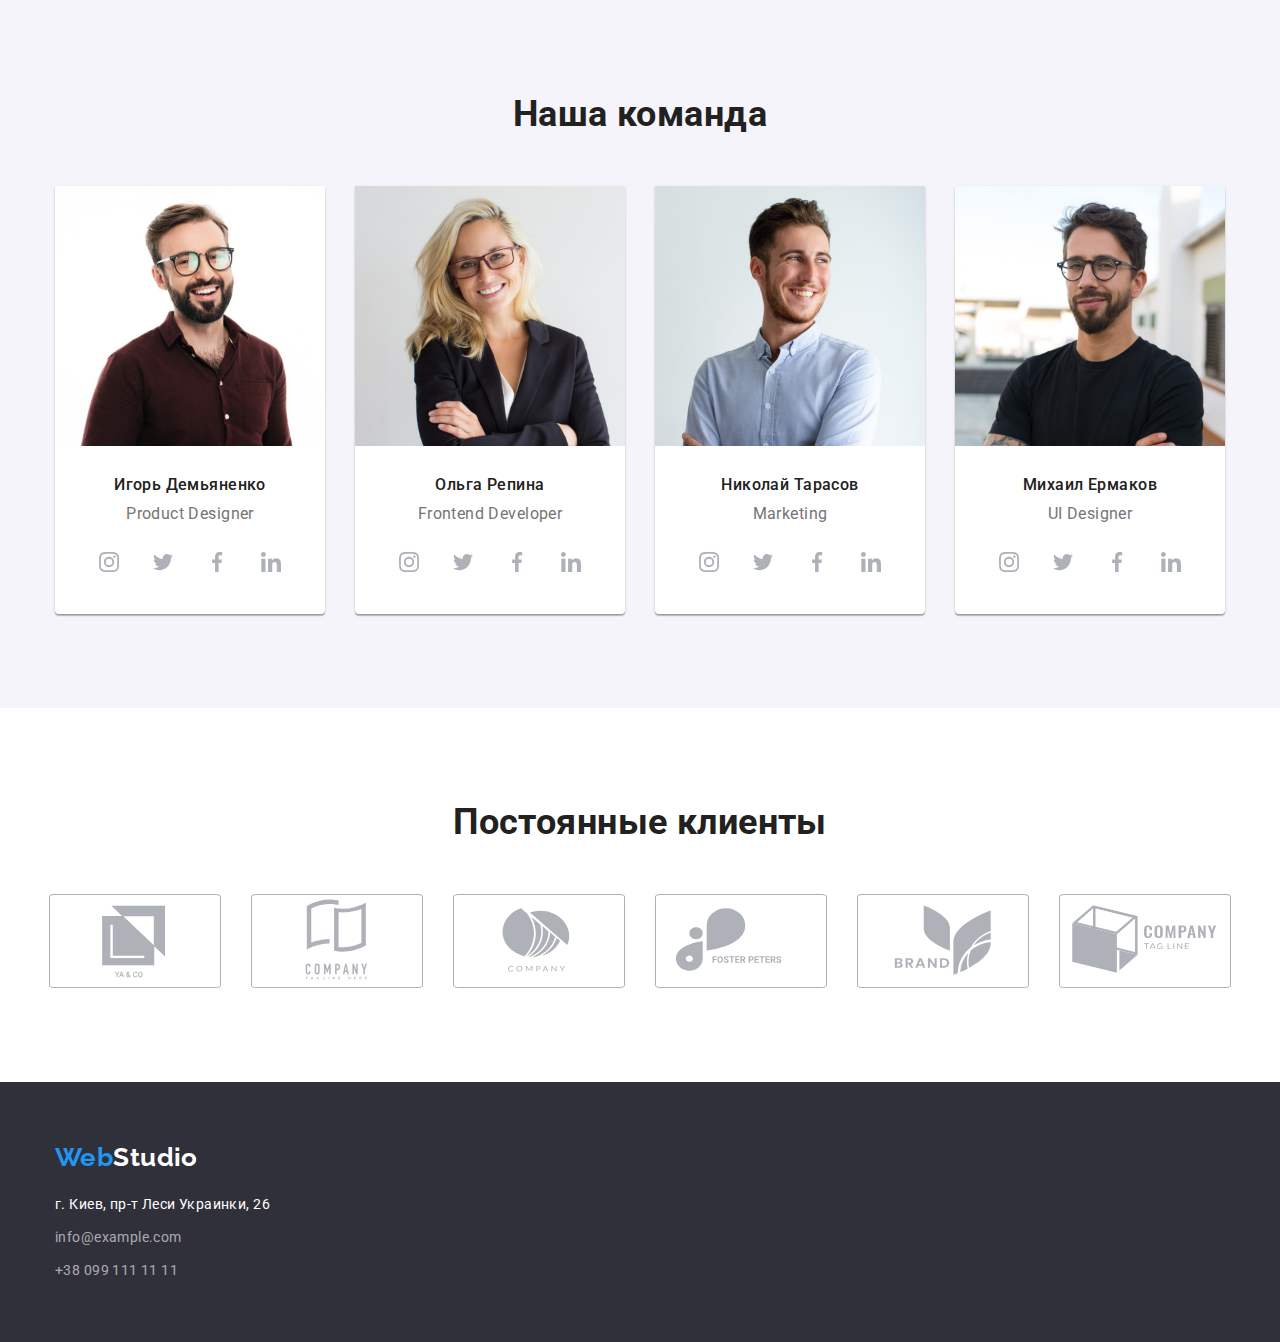
==== commit 71157d5a: "1" ====
--- a/index.html
+++ b/index.html
@@ -270,65 +270,53 @@
         <section class="section-clients">
             <div class="container">
                 <h2 class="section-title">Постоянные клиенты</h2>
-                <ul class="clients list">
-                    <div class="client-item">
-                        <li class="client-item-list">
-                            <a href="" class="clients-link link">
-                                <svg class="clients-icon" width="106px" height="60px">
+                <div class="clients">
+                    <ul class="clients-list list">
+                        <li class="clients-item">
+                            <a href="" class="clients-link link">
+                                <svg class="clients-item" width="170px" height="92px">
                                     <use href="./images/icons.svg#icon-logo1"></use>
                                 </svg>
                             </a>
                         </li>
-                    </div>
-                    <div class="client-item">
-                        <li class="client-item-list">
-                            <a href="" class="clients-link link">
-                                <svg class="clients-icon" width="106px" height="60px">
-                                   <use href="./images/icons.svg#icon-logo2"></use>
-                                </svg>
-                            </a>
-                        </li>
-                    </div>
-                    <div class="client-item">
-                        <li class="client-item-list">
-                            <a href="" class="clients-link link">
-                                <svg class="clients-icon" width="106px" height="60px">
-                                   <use href="./images/icons.svg#icon-logo3"></use>
-                                </svg>
-                            </a>
-                        </li>
-                    </div>
-                    <div class="client-item">
-                        <li class="client-item-list">
-                            <a href="" class="clients-link link">
-                                <svg class="clients-icon" width="106px" height="60px">
-                                   <use href="./images/icons.svg#icon-logo4"></use>
-                                </svg>
-                            </a>
-                        </li>
-                    </div>
-                    <div class="client-item">
-                        <li class="client-item-list">
-                            <a href="" class="clients-link link">
-                                <svg class="clients-icon" width="106px" height="60px">
-                                   <use href="./images/icons.svg#icon-logo5"></use>
-                                </svg>
-                            </a>
-                        </li>
-                    </div>
-                    <div class="client-item">
-                        <li class="client-item-list">
-                            <a href="" class="clients-link link">
-                                <svg class="clients-icon" width="106px" height="60px">
-                                   <use href="./images/icons.svg#icon-logo6"></use>
-                                </svg>
-                            </a>
-                        </li>
-                    </div>
-                </ul>
-            </div>
-            
-        </section>
+                        <li class="clients-item">
+                            <a href="" class="clients-link link">
+                                <svg class="clients-item" width="170px" height="92px">
+                                    <use href="./images/icons.svg#icon-logo2"></use>
+                                </svg>
+                            </a>
+                        </li>
+                        <li class="clients-item">
+                            <a href="" class="clients-link link">
+                                <svg class="clients-item" width="170px" height="92px">
+                                    <use href="./images/icons.svg#icon-logo3"></use>
+                                </svg>
+                            </a>
+                        </li>
+                        <li class="clients-item">
+                            <a href="" class="clients-link link">
+                                <svg class="clients-item" width="170px" height="92px">
+                                    <use href="./images/icons.svg#icon-logo4"></use>
+                                </svg>
+                            </a>
+                        </li>
+                        <li class="clients-item">
+                            <a href="" class="clients-link link">
+                                <svg class="clients-item" width="170px" height="92px">
+                                    <use href="./images/icons.svg#icon-logo5"></use>
+                                </svg>
+                            </a>
+                        </li>
+                        <li class="clients-item">
+                            <a href="" class="clients-link link">
+                                <svg class="clients-item" width="170px" height="92px">
+                                    <use href="./images/icons.svg#icon-logo6"></use>
+                                </svg>
+                            </a>
+                        </li>
+                    </ul>
+                </div>
+            </div>
     </main>
     <footer id="contancts" class="footer">
         <div class="container">
--- a/css/styles.css
+++ b/css/styles.css
@@ -403,22 +403,15 @@
 .section-clients {
   padding: 94px 0;
 }
-.clients {
-  display: flex;
-  gap: 30px;
+.clients-list {
+  display: flex;
   align-items: center;
   justify-content: center;
+  gap: 30px;
 }
 .clients-link {
-  width: 170px;
-  height: 92px;
-  display: flex;
-  justify-content: center;
-  align-items: center;
-}
-
-.client-item {
-  border: 1px solid #afb1b8;
+  display: flex;
+  border: 1px solid var(--main-icon-color);
   border-radius: 3%;
 }
 
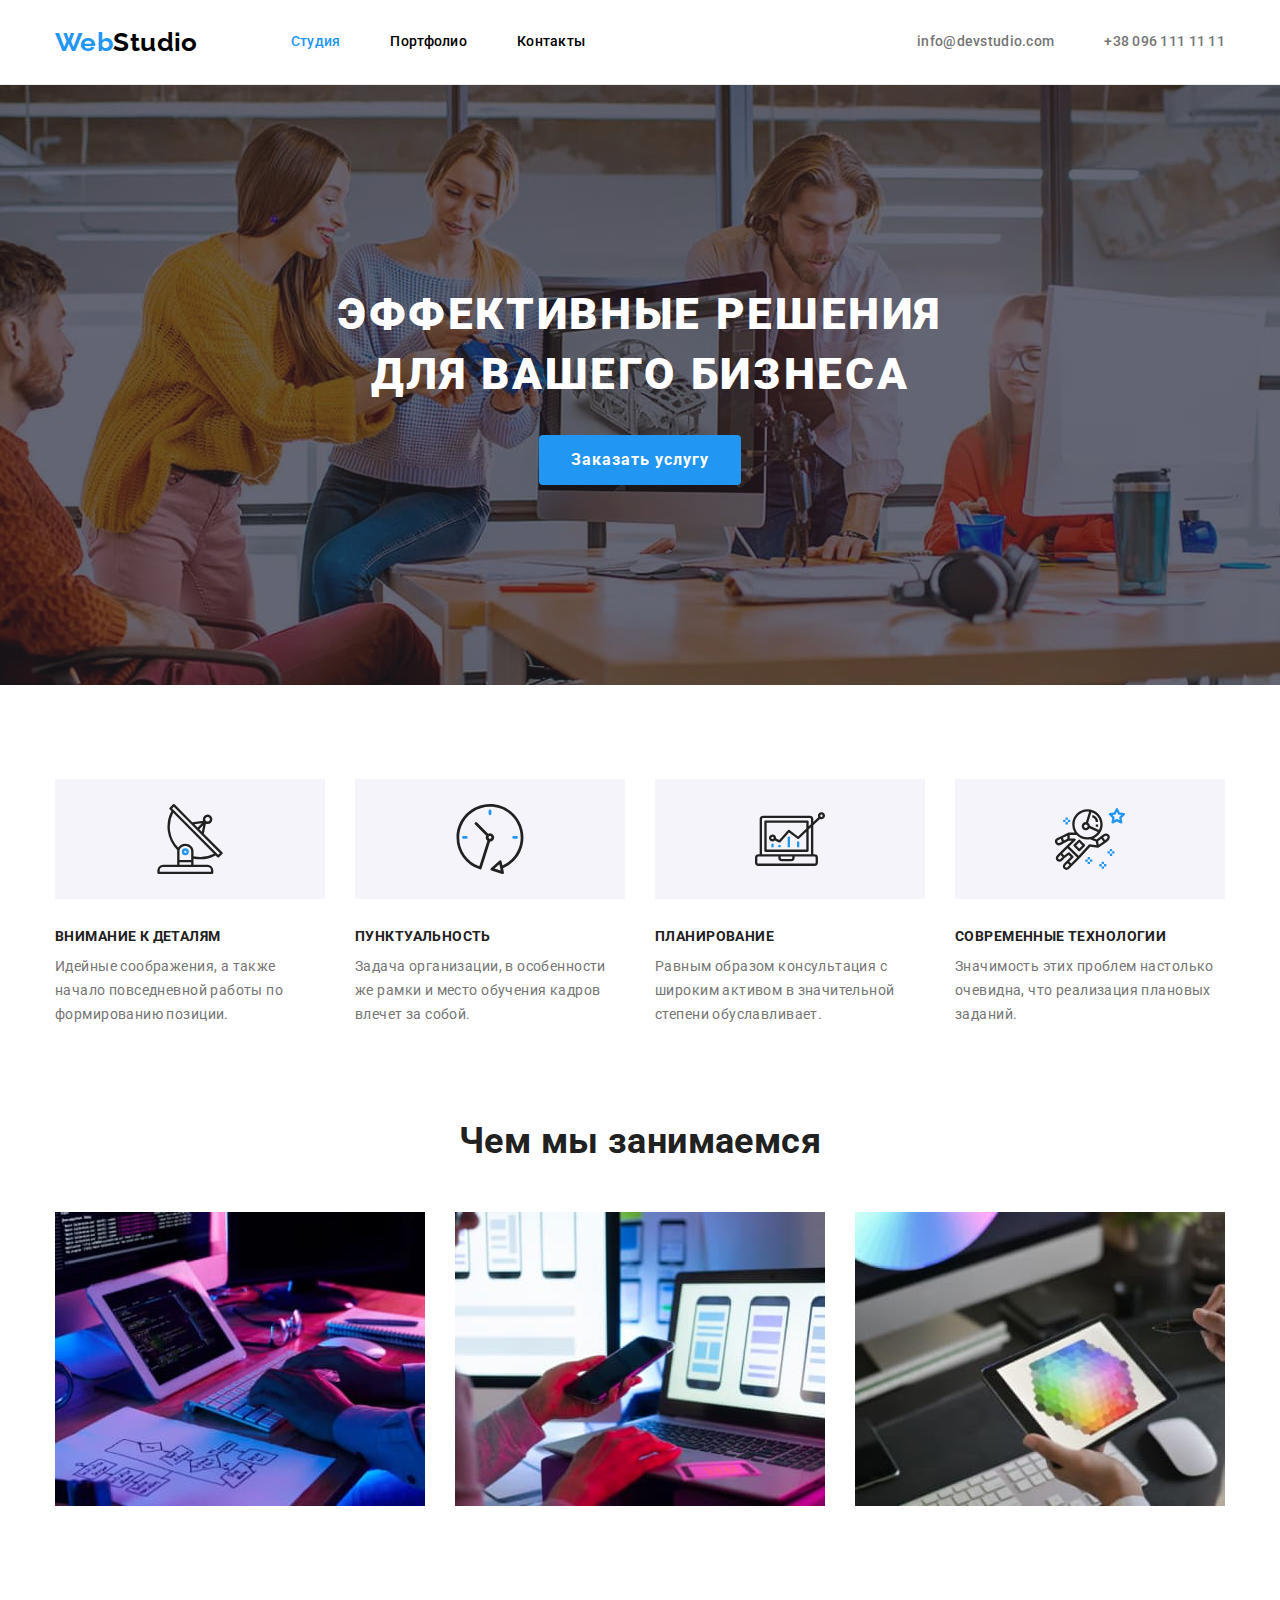
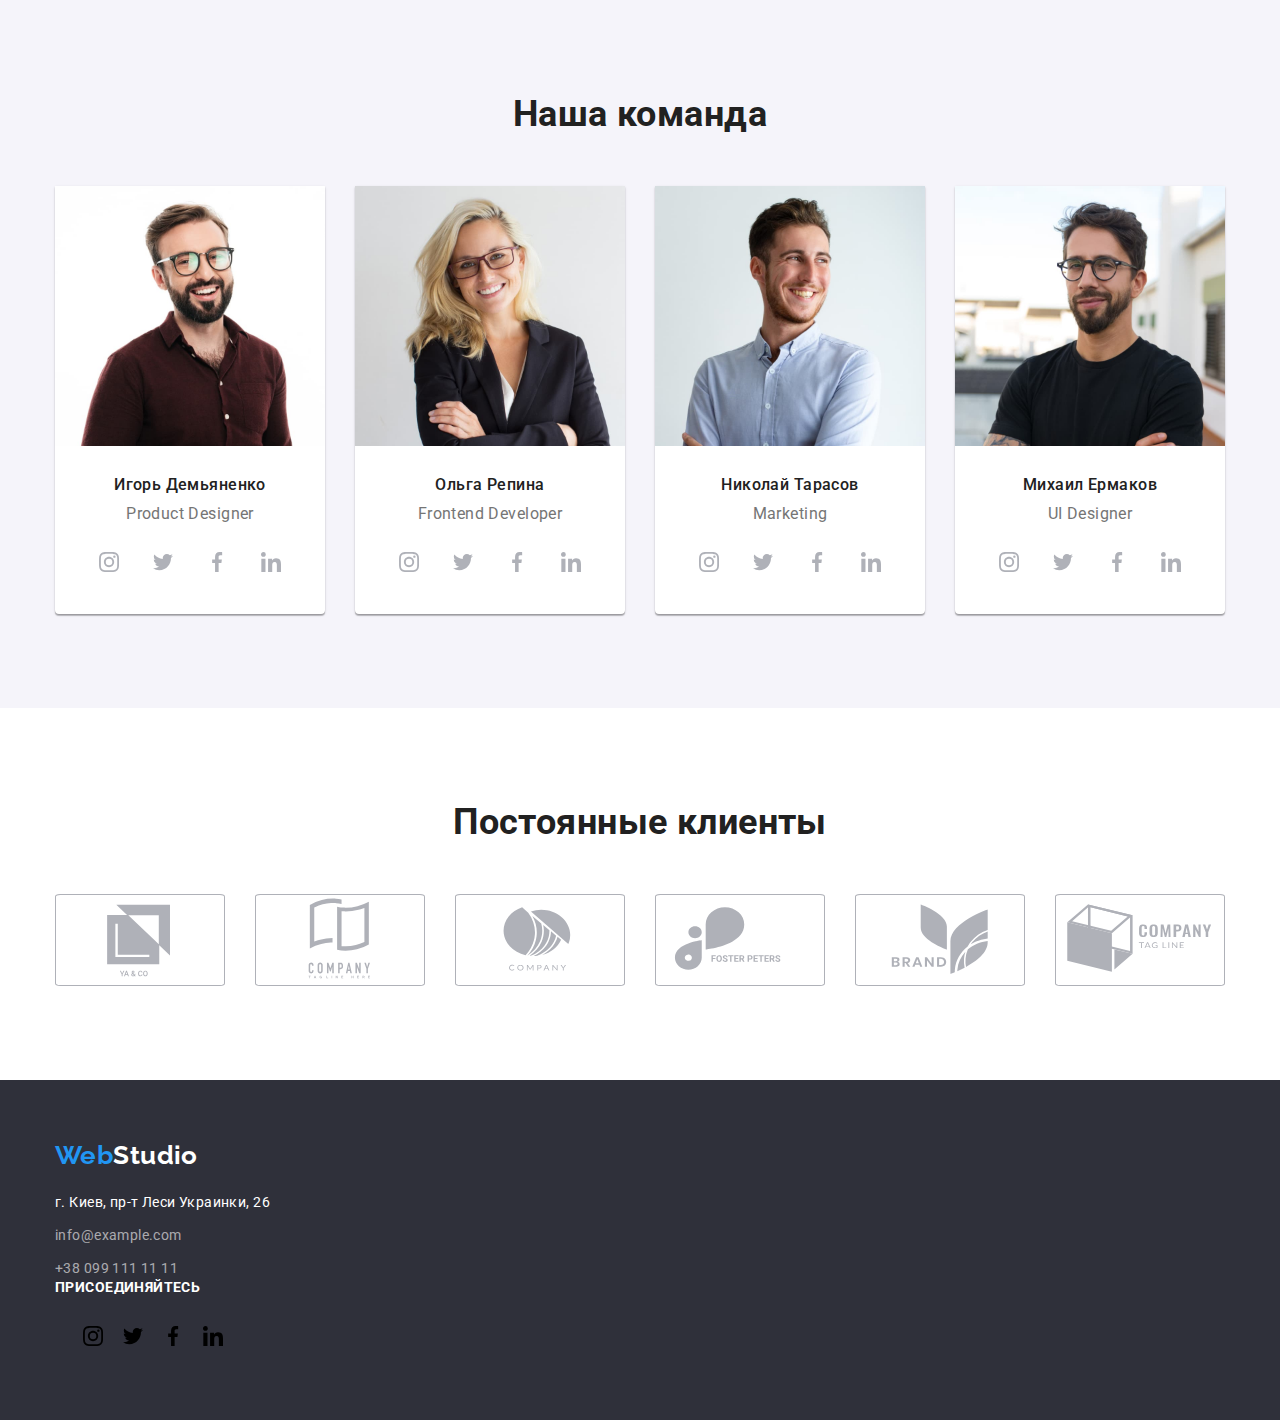
==== commit 6768a576: "1" ====
--- a/index.html
+++ b/index.html
@@ -24,9 +24,17 @@
             </nav>     
                 <ul class="header-contacts list">
                     <li class="header-item">
+                        <!--<svg class="header-contacts-mail" width="20px" height="20px">
+                            <use href="./images/icons.svg#icon-mail"></use>
+                        </svg> -->
                         <a href="mailto:info@devstudio.com" class="header-contancts-links link">info@devstudio.com</a>
                     </li>
-                    <li class="header-item"><a href="tel:+380961111111" class="header-contancts-links link">+38 096 111 11 11</a></li>
+                    <li class="header-item">
+                        <!--<svg class="header-contacts-phone" width="20px" height="20px">
+                            <use href="./images/icons.svg#icon-phone"></use>
+                        </svg>-->
+                        <a href="tel:+380961111111" class="header-contancts-links link">+38 096 111 11 11</a>
+                    </li>
                 </ul>
         </div>
     </header>
@@ -45,9 +53,8 @@
                     <ul class="features-list list">
                         <li class="features-head">
                             <div class="features-icon-container">
-                                <svg class="features-icon">
-                                    <use>
-                                    </use>
+                                <svg class="features-icon" width="70px" height="70px">
+                                    <use href="./images/icons.svg#icon-features-antenna1"></use>
                                 </svg>
                             </div>
                             <h3 class="features-title">Внимание к деталям</h3>
@@ -55,10 +62,8 @@
                         </li>
                         <li class="features-head">
                             <div class="features-icon-container">
-                                <svg class="features-icon">
-                                    <use>
-    
-                                    </use>
+                                <svg class="features-icon" width="70px" height="70px">
+                                    <use href="./images/icons.svg#icon-features-clock2"></use>
                                 </svg>
                             </div>
                             <h3 class="features-title">Пунктуальность</h3>
@@ -66,10 +71,8 @@
                         </li>
                         <li class="features-head">
                             <div class="features-icon-container">
-                                <svg class="features-icon">
-                                    <use>
-    
-                                    </use>
+                                <svg class="features-icon" width="70px" height="70px">
+                                    <use href="./images/icons.svg#icon-features-diagram3"></use>
                                 </svg>
                             </div>
                             <h3 class="features-title">Планирование</h3>
@@ -77,10 +80,8 @@
                         </li>
                         <li class="features-head">
                             <div class="features-icon-container">
-                                <svg class="features-icon">
-                                    <use>
-    
-                                    </use>
+                                <svg class="features-icon" width="70px" height="70px">
+                                    <use href="./images/icons.svg#icon-features-astronaut4"></use>
                                 </svg>
                             </div>
                             <h3 class="features-title">Современные технологии</h3>
@@ -113,7 +114,7 @@
                             <h3 class="team-title">Игорь Демьяненко</h3>
                             <p lang="en" class="team-job">Product Designer</p>
                             <div class="team-social">
-                                <ul class="team-social-list list">
+                            <ul class="team-social-list list">
                                     <li class="team-social-item">
                                         <a href="" class="team-social-link link">
                                             <svg class="team-icon" width="20px" height="20px">
@@ -274,42 +275,42 @@
                     <ul class="clients-list list">
                         <li class="clients-item">
                             <a href="" class="clients-link link">
-                                <svg class="clients-item" width="170px" height="92px">
+                                <svg class="clients-icon" width="170px" height="92px">
                                     <use href="./images/icons.svg#icon-logo1"></use>
                                 </svg>
                             </a>
                         </li>
                         <li class="clients-item">
                             <a href="" class="clients-link link">
-                                <svg class="clients-item" width="170px" height="92px">
+                                <svg class="clients-icon" width="170px" height="92px">
                                     <use href="./images/icons.svg#icon-logo2"></use>
                                 </svg>
                             </a>
                         </li>
                         <li class="clients-item">
                             <a href="" class="clients-link link">
-                                <svg class="clients-item" width="170px" height="92px">
+                                <svg class="clients-icon" width="170px" height="92px">
                                     <use href="./images/icons.svg#icon-logo3"></use>
                                 </svg>
                             </a>
                         </li>
                         <li class="clients-item">
                             <a href="" class="clients-link link">
-                                <svg class="clients-item" width="170px" height="92px">
+                                <svg class="clients-icon" width="170px" height="92px">
                                     <use href="./images/icons.svg#icon-logo4"></use>
                                 </svg>
                             </a>
                         </li>
                         <li class="clients-item">
                             <a href="" class="clients-link link">
-                                <svg class="clients-item" width="170px" height="92px">
+                                <svg class="clients-icon" width="170px" height="92px">
                                     <use href="./images/icons.svg#icon-logo5"></use>
                                 </svg>
                             </a>
                         </li>
                         <li class="clients-item">
                             <a href="" class="clients-link link">
-                                <svg class="clients-item" width="170px" height="92px">
+                                <svg class="clients-icon" width="170px" height="92px">
                                     <use href="./images/icons.svg#icon-logo6"></use>
                                 </svg>
                             </a>
@@ -321,13 +322,44 @@
     <footer id="contancts" class="footer">
         <div class="container">
             <a href="./index.html" lang="en" class="footer-logo"><span class="logo-web">Web</span><span class="footer-logo-studio">Studio</span></a>
-            <address class="address">
-                <ul class="address-list list">
-                    <li class="adress-item"><a href="https://goo.gl/maps/8shdiFGx71ro6A286" target="_blank" rel="nofollow" class="map link">г. Киев, пр-т Леси Украинки, 26</a></li>
-                    <li class="adress-item"><a href="mailto:info@example.com" class="footer-contacts link">info@example.com</a></li>
-                    <li class="adress-item"><a href="tel:+380991111111" class="footer-contacts link">+38 099 111 11 11</a></li>
-            </ul>
-            </address>
+            <div class="address-container">
+                <address class="address">
+                    <ul class="address-list list">
+                        <li class="adress-item"><a href="https://goo.gl/maps/8shdiFGx71ro6A286" target="_blank" rel="nofollow" class="map link">г. Киев, пр-т Леси Украинки, 26</a></li>
+                        <li class="adress-item"><a href="mailto:info@example.com" class="footer-contacts link">info@example.com</a></li>
+                        <li class="adress-item"><a href="tel:+380991111111" class="footer-contacts link">+38 099 111 11 11</a></li>
+                </ul>
+                </address>
+            </div>
+            <div class="join">
+                <h3 class="join-title">Присоединяйтесь</h3>
+                    <ul class="join-list list">
+                        <li class="join-item">
+                            <a href="" class="join-link link">
+                            <svg class="join-icon" width="20px" height="20px">
+                                <use href="./images/icons.svg#icon-instagram"></use>
+                            </svg>
+                        </li>
+                        <li class="join-item">
+                            <a href="" class="join-link link">
+                            <svg class="join-icon" width="20px" height="20px">
+                                <use href="./images/icons.svg#icon-twitter"></use>
+                            </svg>
+                        </li>
+                        <li class="join-item">
+                            <a href="" class="join-link link">
+                            <svg class="join-icon" width="20px" height="20px">
+                                <use href="./images/icons.svg#icon-facebook"></use>
+                            </svg>
+                        </li>
+                        <li class="join-item">
+                            <a href="" class="join-link link">
+                            <svg class="join-icon" width="20px" height="20px">
+                                <use href="./images/icons.svg#icon-linkedin"></use>
+                            </svg>
+                        </li>
+                    </ul>
+            </div>
         </div>
     </footer>
 </body>
--- a/css/styles.css
+++ b/css/styles.css
@@ -303,6 +303,9 @@
   margin-bottom: 30px;
   background-color: var(--features-bg-color);
 }
+.features-icon {
+  margin: 25px 100px;
+}
 
 .features-title {
   margin-bottom: 10px;
@@ -405,14 +408,67 @@
 }
 .clients-list {
   display: flex;
+  justify-content: center;
+  gap: 30px;
+}
+
+.clients-link {
+  width: 170px;
+  height: 92px;
+  border: 1px solid #afb1b8;
+  border-radius: 3%;
+  display: flex;
+  justify-content: center;
   align-items: center;
-  justify-content: center;
-  gap: 30px;
-}
-.clients-link {
-  display: flex;
-  border: 1px solid var(--main-icon-color);
-  border-radius: 3%;
+  color: var(--main-icon-color);
+}
+.clients-icon {
+  fill: currentColor;
+}
+.clients-link:hover,
+.clients-link:focus {
+  border: 1px solid var(--accent-color);
+  color: var(--accent-color);
+}
+/* --- Присоединяйтесь ---*/
+.join {
+  width: 206px;
+  height: 80px;
+  display: block;
+}
+.join-title {
+  margin-bottom: 30px;
+  font-weight: 700;
+  font-size: 14px;
+  line-height: 1.14;
+  text-transform: uppercase;
+  color: var(--hero-text-color);
+}
+.join-list {
+  display: flex;
+  justify-content: center;
+  gap: 10px;
+}
+.team-social-link {
+  width: 44px;
+  height: 44px;
+  border-radius: 50%;
+  display: flex;
+  justify-content: center;
+  align-items: center;
+  background: red3. +
+    ............................................................................................................................................................................................................................................................................................................................................................................................................................................................................................................................................................................................................................................................................................................................................................................................................................................................................................................................................................................................................................................................................................................................................................................................................................................................................................................................................................................................................................................................................................................................................................................................................................................................................................................................................................................................................................................................................................................................................................................................................................................................................................................................................................................................................................................................................................................................................................................................................................................................................................................................................................................................................................................................................................................................................................................................................................................................................................................................................................................................................................................................................................................................................................................................................................................................................................................................................................................................................................................................................................................................................................................................................................................................................................................................................................................................................................................................................................................................................................................................................................................................................................................................................................................................................................................................................................................................................................................................................................................................................................................................................................................................................................................................................................................................................................................................................................................................................................................................................................................................................................................................................................................................................................................................................................................................................................................................................................................................................................................................................................................................................................................................................................................................................................................................................................................................................................................................................................................................................................................................................................................................................................................................................................................................................................................................................................................................................................................................................................................................................................................................................................................................................................................................................................................................................................................................................................................................................................................................................................................................................................................................................................................................................................................................................................................................................................................................................................................................................................................................................................................................................................................................................................................................................................................................................................................................................................................................................................................................................................................................................................................................................................................................................................................................................................................................................................................................................................................................................................................................................................................................................................................................................................................................................................................................................................................................................................................................................................................................................................................................................................................................................................................................................................................................................................................................................................................................................................................................................................................................................................................................................................................................................................................................................................................................................................................................................................................................................................................................................................................................................................................................................................................................................................................................................................................................................................................................................................................................................................................................................................................................................................................................................................................................................................................................................................................................................................................................................................................................................................................................................................................................................................................................................................................................................................................................................................................................................................................................................................................................................................................................................................................................................................................................................................................................................................................................................................................................................................................................................................................................................................................................................................................................................................................................................................................................................................................................................................................................................................................................................................................................................................................................................................................................................................................................................................................................................................................................................................................................................................................................................................................................................................................................................................................................................................................................................................................................................................................................................................................................................................................................................................................................................................................................................................................................................................................................................................................................................................................................................................................................................................................................................................................................................................................................................................................................................................................................................................................................................................................................................................................................................................................................................................................................................................................................................................................................................................................................................................................................................................................................................................................................................................................................................................................................................................................................................................................................................................................................................................................................................................................................................................................................................................................................................................................................................................................................................................................................................................................................................................................................................................................................................................................................................................................................................................................................................................................................................................................................................................................................................................................................................................................................................................................................................................................................................................................................................................................................................................................................................................................................................................................................................................................................................................................................................................................................................................................................................................................................................................................................................................................................................................................................................................................................................................................................................................................................................................................................................................................................................................................................................................................................................................................................................................................................................................................................................................................................................................................................................................................................................................................................................................................................................................................................................................................................................................................................................................................................................................................................................................................................................................................................................................................................................................................................................................................................................................................................................................................................................................................................................................................................................................................................................................................................................................................................................................................................................................................................................................................................................................................................................................................................................................................................................................................................................................................................................................................................................................................................................................;
+}
+.team-social-link:hover,
+.team-social-link:focus {
+  background-color: var(--accent-color);
+}
+.team-social-link:hover .team-icon,
+.team-social-link:focus .team-icon {
+  fill: var(--filterbutton-bg-color);
+}
+.team-icon {
+  fill: var(--main-icon-color);
 }
 
 /* --- PORTFOLIO PAGE --- */
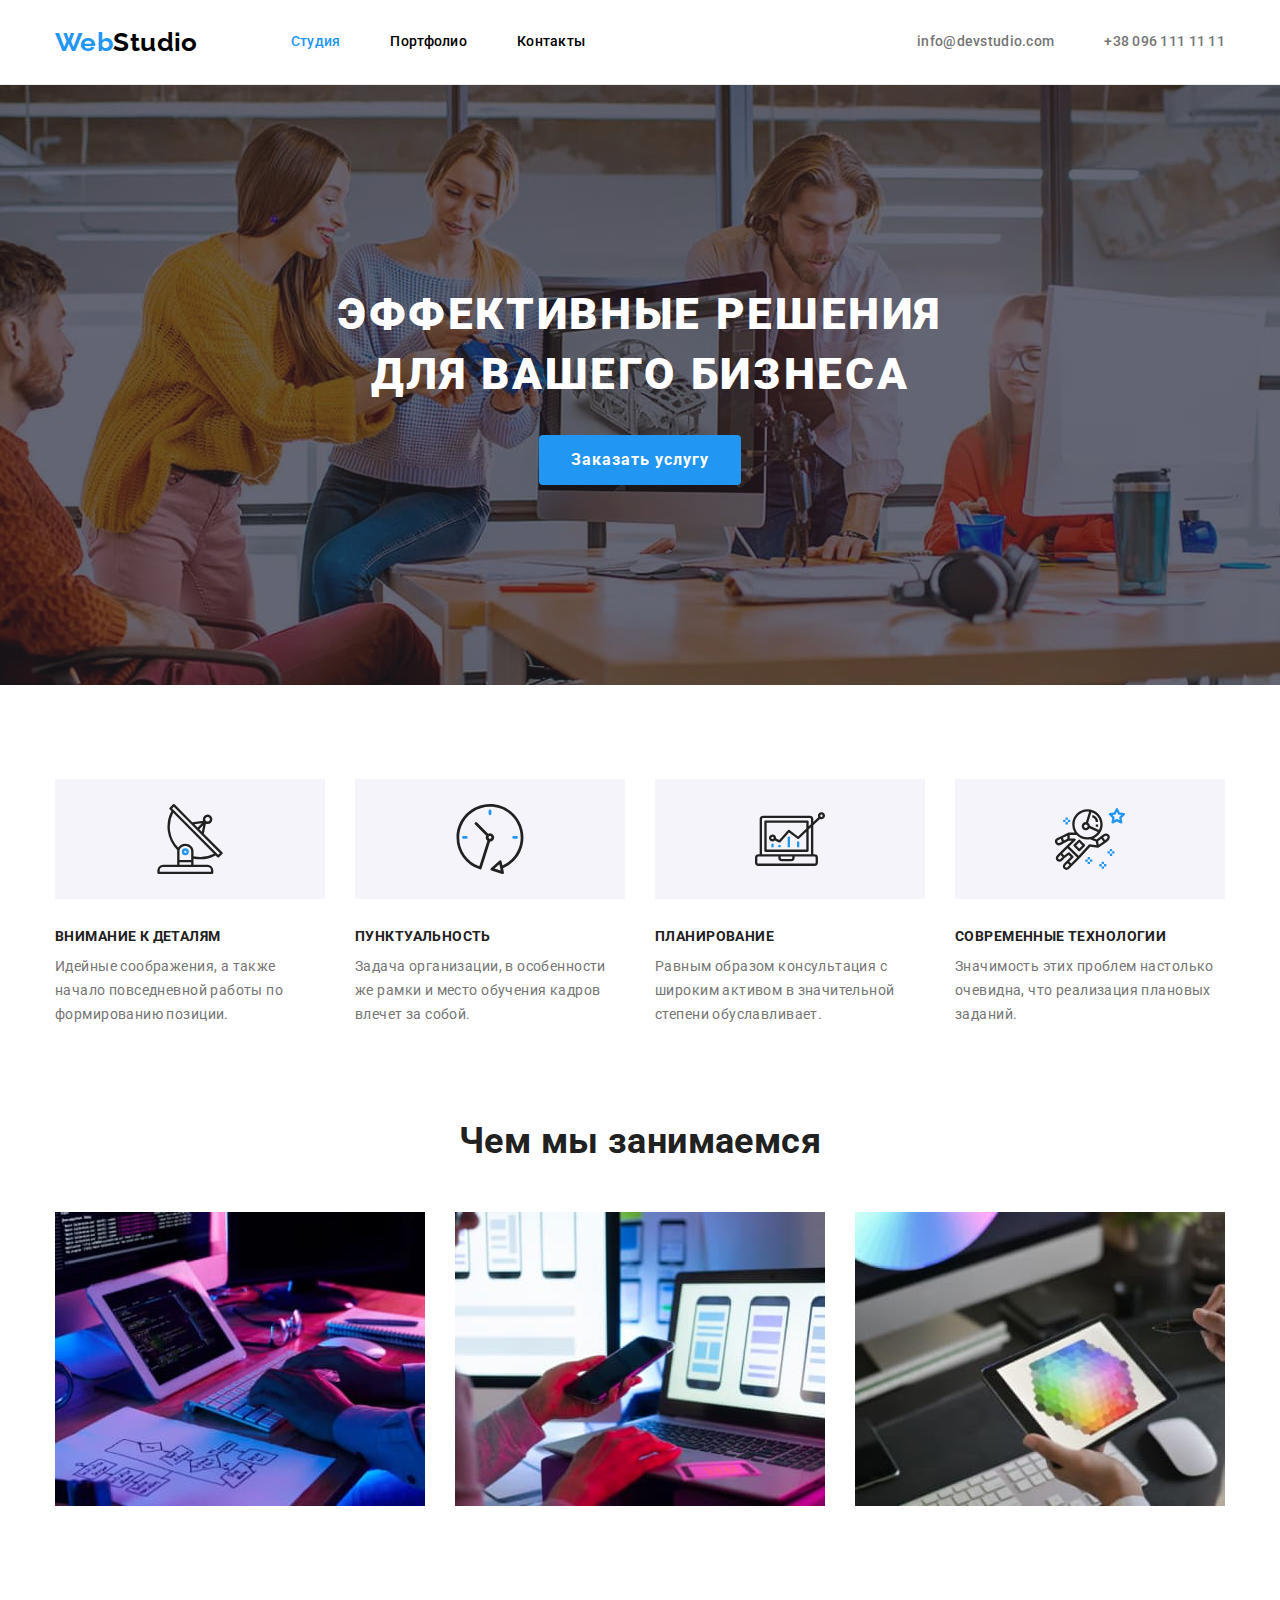
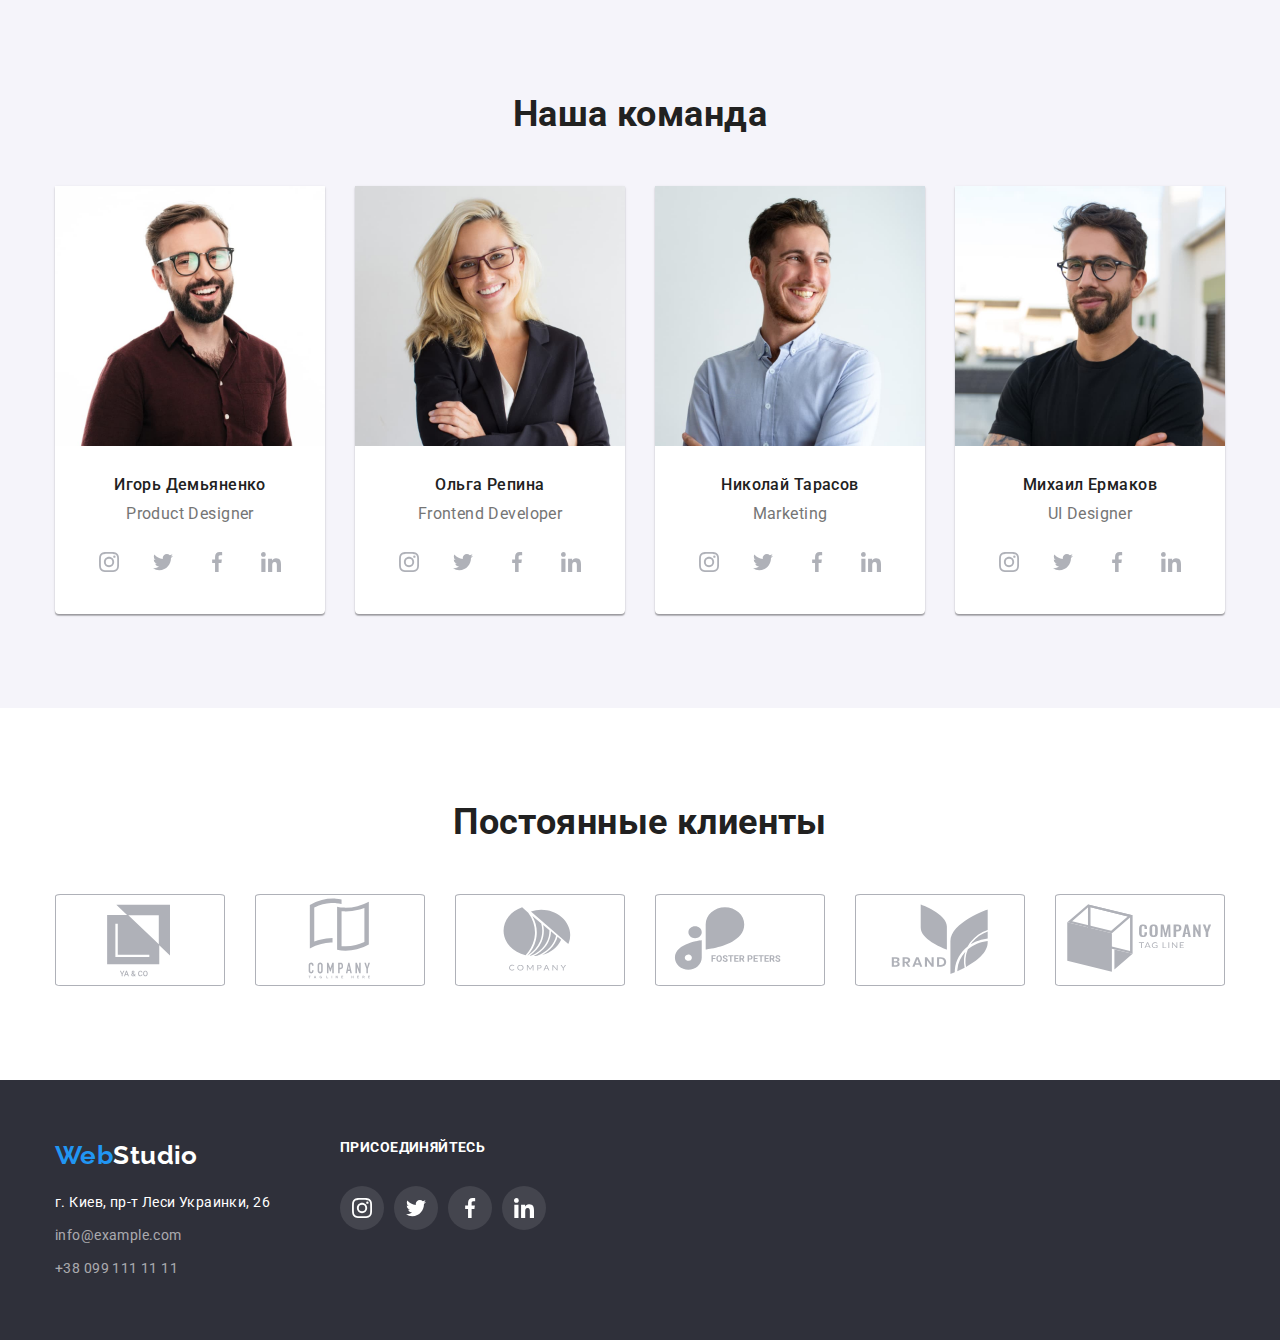
==== commit 11ff9990: "change mistakes" ====
--- a/index.html
+++ b/index.html
@@ -320,9 +320,9 @@
             </div>
     </main>
     <footer id="contancts" class="footer">
-        <div class="container">
-            <a href="./index.html" lang="en" class="footer-logo"><span class="logo-web">Web</span><span class="footer-logo-studio">Studio</span></a>
+        <div class="container-footer container">
             <div class="address-container">
+                <a href="./index.html" lang="en" class="footer-logo"><span class="logo-web">Web</span><span class="footer-logo-studio">Studio</span></a>
                 <address class="address">
                     <ul class="address-list list">
                         <li class="adress-item"><a href="https://goo.gl/maps/8shdiFGx71ro6A286" target="_blank" rel="nofollow" class="map link">г. Киев, пр-т Леси Украинки, 26</a></li>
@@ -333,32 +333,36 @@
             </div>
             <div class="join">
                 <h3 class="join-title">Присоединяйтесь</h3>
-                    <ul class="join-list list">
-                        <li class="join-item">
-                            <a href="" class="join-link link">
+                <ul class="join-list list">
+                    <li class="join-item">
+                        <a href="" class="join-link link">
                             <svg class="join-icon" width="20px" height="20px">
                                 <use href="./images/icons.svg#icon-instagram"></use>
                             </svg>
-                        </li>
-                        <li class="join-item">
-                            <a href="" class="join-link link">
+                        </a>
+                    </li>
+                    <li class="join-item">
+                        <a href="" class="join-link link">
                             <svg class="join-icon" width="20px" height="20px">
                                 <use href="./images/icons.svg#icon-twitter"></use>
                             </svg>
-                        </li>
-                        <li class="join-item">
-                            <a href="" class="join-link link">
+                        </a>
+                    </li>
+                    <li class="join-item">
+                        <a href="" class="join-link link">
                             <svg class="join-icon" width="20px" height="20px">
                                 <use href="./images/icons.svg#icon-facebook"></use>
                             </svg>
-                        </li>
-                        <li class="join-item">
-                            <a href="" class="join-link link">
+                        </a>
+                    </li>
+                    <li class="join-item">
+                        <a href="" class="join-link link">
                             <svg class="join-icon" width="20px" height="20px">
                                 <use href="./images/icons.svg#icon-linkedin"></use>
                             </svg>
-                        </li>
-                    </ul>
+                        </a>
+                    </li>
+                </ul>
             </div>
         </div>
     </footer>
--- a/css/styles.css
+++ b/css/styles.css
@@ -14,6 +14,7 @@
   --filterbutton-secondbg-color: #2196f3;
   --features-bg-color: #f5f4fa;
   --main-icon-color: #afb1b8;
+  --second-icon-color: #ffffff;
   --main-font: Roboto, sand-serif;
 }
 
@@ -207,6 +208,12 @@
 }
 
 /* --- Футер ---  */
+.container-footer {
+  display: flex;
+}
+.address-container {
+  margin-right: 70px;
+}
 .footer {
   padding: 60px 0;
   background: var(--footer-background-color);
@@ -239,7 +246,7 @@
   line-height: 1.19;
   color: var(--logo-primary-text);
 }
-/* .footer-logo {display: block; margin:auto; margin-bottom: 20px;} */
+
 .address-list .adress-item:not(:last-child) {
   margin-bottom: 9px;
 }
@@ -449,27 +456,19 @@
   justify-content: center;
   gap: 10px;
 }
-.team-social-link {
+.join-link {
+  display: flex;
   width: 44px;
   height: 44px;
   border-radius: 50%;
-  display: flex;
-  justify-content: center;
+  justify-content: center;
+  background: rgba(255, 255, 255, 0.1);
   align-items: center;
-  background: red3. +
-    ............................................................................................................................................................................................................................................................................................................................................................................................................................................................................................................................................................................................................................................................................................................................................................................................................................................................................................................................................................................................................................................................................................................................................................................................................................................................................................................................................................................................................................................................................................................................................................................................................................................................................................................................................................................................................................................................................................................................................................................................................................................................................................................................................................................................................................................................................................................................................................................................................................................................................................................................................................................................................................................................................................................................................................................................................................................................................................................................................................................................................................................................................................................................................................................................................................................................................................................................................................................................................................................................................................................................................................................................................................................................................................................................................................................................................................................................................................................................................................................................................................................................................................................................................................................................................................................................................................................................................................................................................................................................................................................................................................................................................................................................................................................................................................................................................................................................................................................................................................................................................................................................................................................................................................................................................................................................................................................................................................................................................................................................................................................................................................................................................................................................................................................................................................................................................................................................................................................................................................................................................................................................................................................................................................................................................................................................................................................................................................................................................................................................................................................................................................................................................................................................................................................................................................................................................................................................................................................................................................................................................................................................................................................................................................................................................................................................................................................................................................................................................................................................................................................................................................................................................................................................................................................................................................................................................................................................................................................................................................................................................................................................................................................................................................................................................................................................................................................................................................................................................................................................................................................................................................................................................................................................................................................................................................................................................................................................................................................................................................................................................................................................................................................................................................................................................................................................................................................................................................................................................................................................................................................................................................................................................................................................................................................................................................................................................................................................................................................................................................................................................................................................................................................................................................................................................................................................................................................................................................................................................................................................................................................................................................................................................................................................................................................................................................................................................................................................................................................................................................................................................................................................................................................................................................................................................................................................................................................................................................................................................................................................................................................................................................................................................................................................................................................................................................................................................................................................................................................................................................................................................................................................................................................................................................................................................................................................................................................................................................................................................................................................................................................................................................................................................................................................................................................................................................................................................................................................................................................................................................................................................................................................................................................................................................................................................................................................................................................................................................................................................................................................................................................................................................................................................................................................................................................................................................................................................................................................................................................................................................................................................................................................................................................................................................................................................................................................................................................................................................................................................................................................................................................................................................................................................................................................................................................................................................................................................................................................................................................................................................................................................................................................................................................................................................................................................................................................................................................................................................................................................................................................................................................................................................................................................................................................................................................................................................................................................................................................................................................................................................................................................................................................................................................................................................................................................................................................................................................................................................................................................................................................................................................................................................................................................................................................................................................................................................................................................................................................................................................................................................................................................................................................................................................................................................................................................................................................................................................................................................................................................................................................................................................................................................................................................................................................................................................................................................................................................................................................................................................................................................................................................................................................................................................................................................................................................................................................................................................................................................................................................................................................................................................................................................................................................................................................................................................................................................................................................................................................................................................................................................................................................................................................................................................................................................................................................................................................................................................................................................................................................................................................................................................................................................................................................................................................................................................................................................................................................................................................................................................................................................................................................................................................................................................................................................................................................................................................................................................................................................................................................................;
-}
-.team-social-link:hover,
-.team-social-link:focus {
-  background-color: var(--accent-color);
-}
-.team-social-link:hover .team-icon,
-.team-social-link:focus .team-icon {
-  fill: var(--filterbutton-bg-color);
-}
-.team-icon {
-  fill: var(--main-icon-color);
-}
+}
+.join-icon {
+  fill: var(--second-icon-color);
+}
+/* ------------------------------------------ */
 
 /* --- PORTFOLIO PAGE --- */
 .section-portfolio {
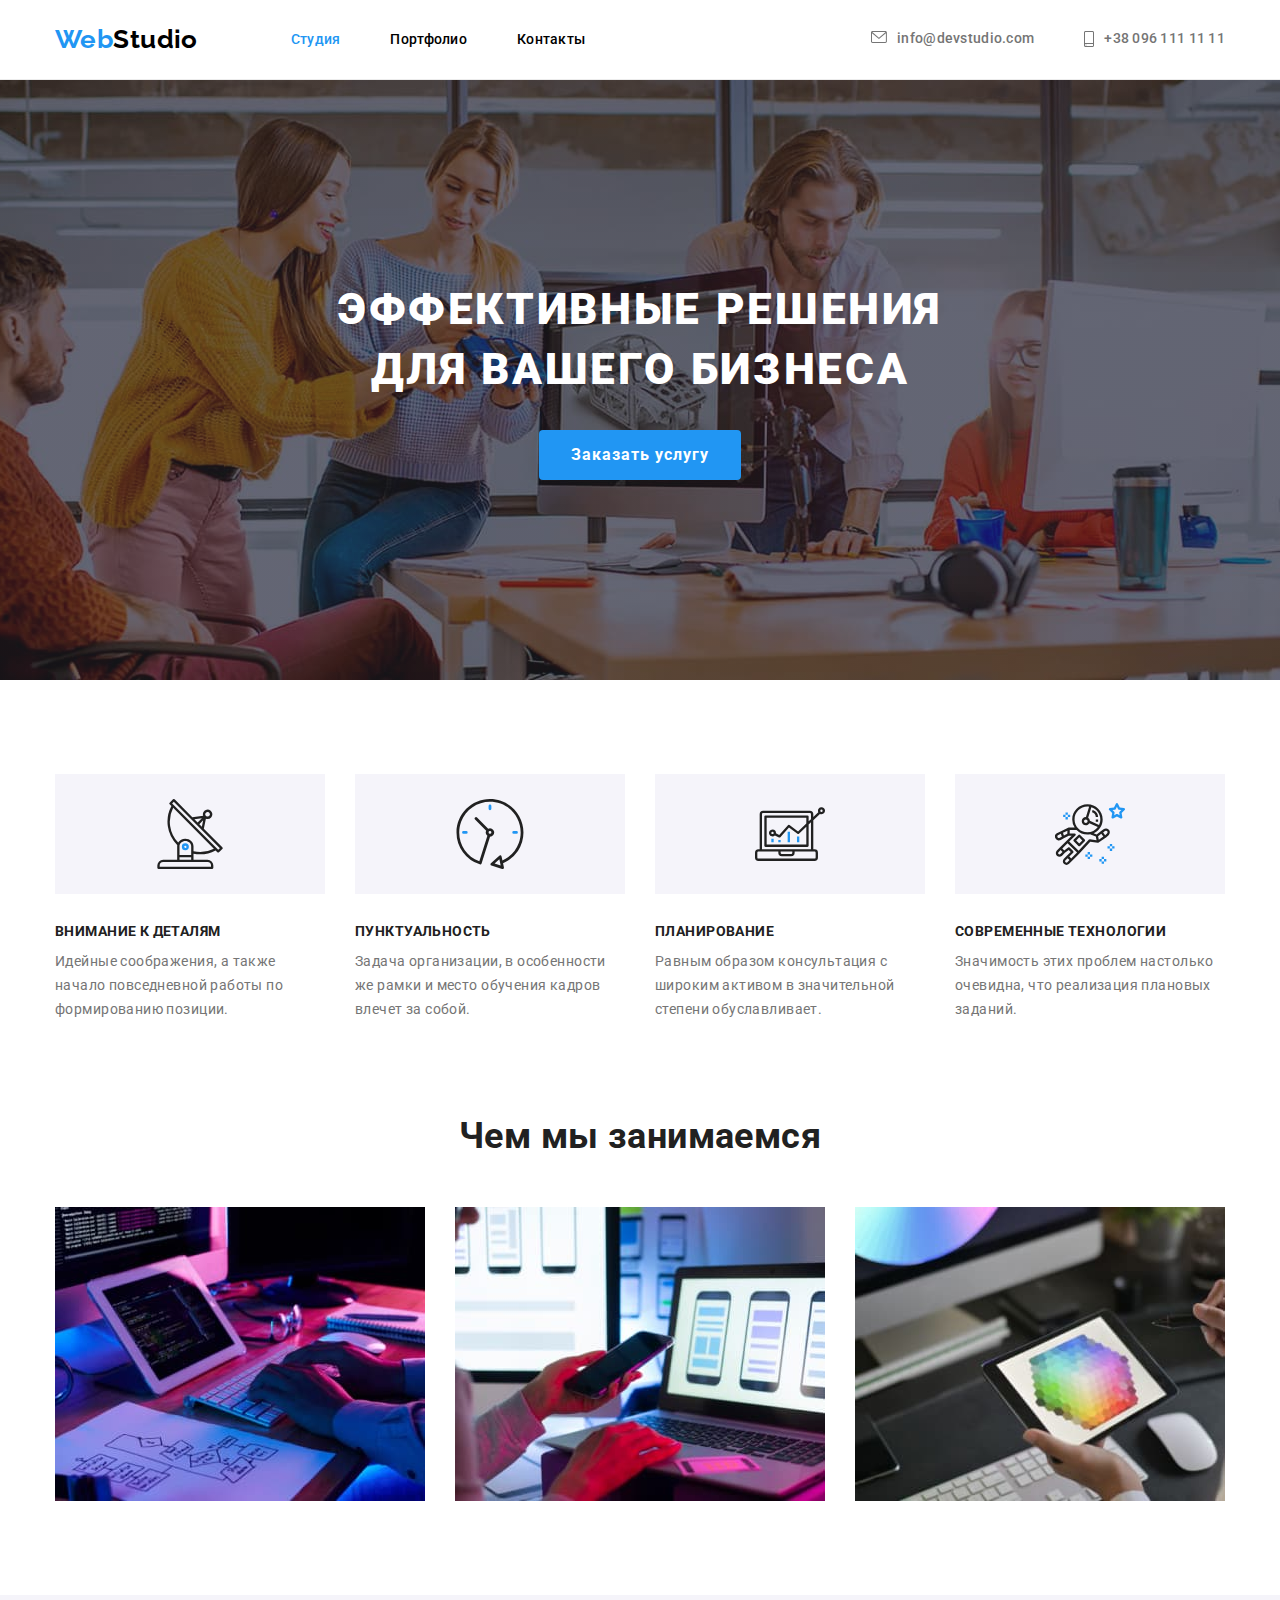
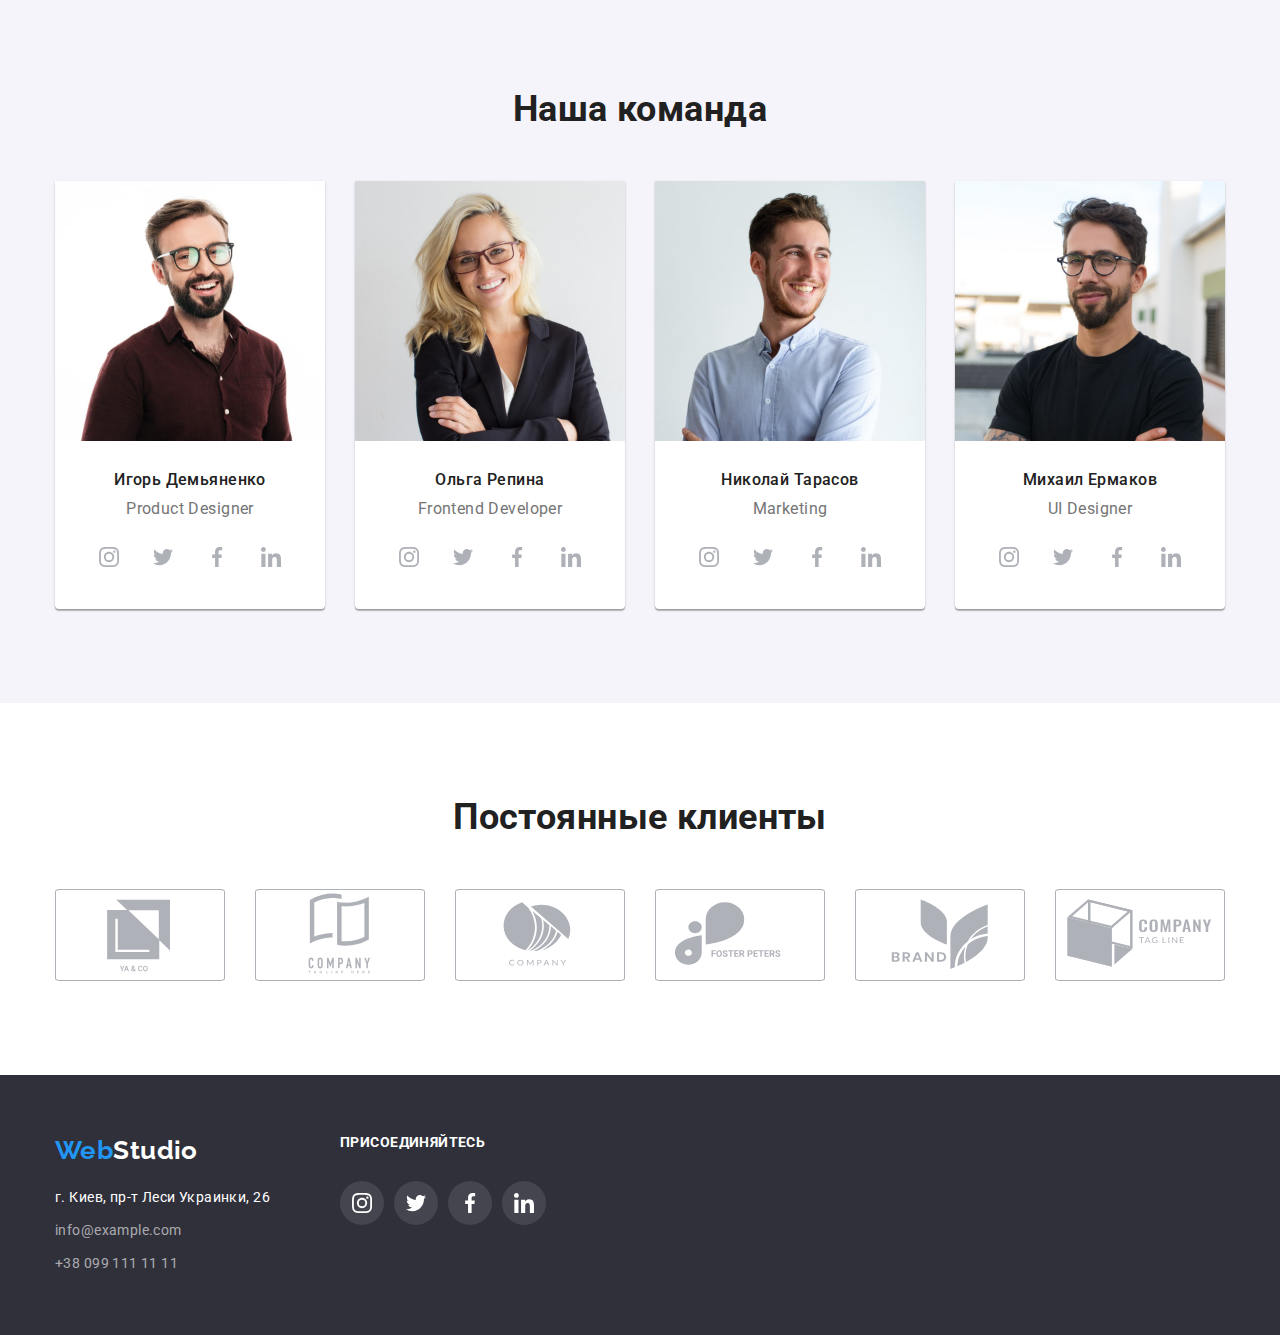
==== commit 34dff2e1: "add links" ====
--- a/index.html
+++ b/index.html
@@ -12,7 +12,7 @@
     <link rel="stylesheet" href="./css/styles.css">
 </head>
 <body>
-    <header class="header">
+    <header class="main-header">
         <div class="container main-nav">
             <nav class="header-nav">
                 <a href="./index.html" lang="en" class="header-logo"><span class="logo-web">Web</span>Studio</a>
@@ -24,16 +24,18 @@
             </nav>     
                 <ul class="header-contacts list">
                     <li class="header-item">
-                        <!--<svg class="header-contacts-mail" width="20px" height="20px">
-                            <use href="./images/icons.svg#icon-mail"></use>
-                        </svg> -->
-                        <a href="mailto:info@devstudio.com" class="header-contancts-links link">info@devstudio.com</a>
+                        <a href="mailto:info@devstudio.com" class="header-contancts-links mail-link link">
+                            <svg class="mail-icon" width="16" height="12">
+                                <use href="./images/icons.svg#icon-mail"></use>
+                            </svg>info@devstudio.com
+                        </a>
                     </li>
                     <li class="header-item">
-                        <!--<svg class="header-contacts-phone" width="20px" height="20px">
-                            <use href="./images/icons.svg#icon-phone"></use>
-                        </svg>-->
-                        <a href="tel:+380961111111" class="header-contancts-links link">+38 096 111 11 11</a>
+                        <a href="tel:+380961111111" class="header-contancts-links phone-link link">
+                            <svg class="phone-icon" width="10" height="16">
+                                <use href="./images/icons.svg#icon-phone"></use>
+                            </svg>+38 096 111 11 11
+                        </a>
                     </li>
                 </ul>
         </div>
--- a/css/styles.css
+++ b/css/styles.css
@@ -128,7 +128,7 @@
 }
 
 /* --- Хэдер ---  */
-.header {
+.main-header {
   border-bottom: 1px solid #ececec;
 }
 .nav-link {
@@ -148,20 +148,22 @@
   color: var(--accent-color);
 }
 
-.header-contancts-links {
+.mail-link,
+.phone-link {
+  display: flex;
   font-weight: 500;
   line-height: 1.14;
   letter-spacing: 0.02em;
-  color: #757575;
-}
-
-.header-item {
-  display: inline-flex;
-}
-.header-contancts-links::before {
-  content: "";
-  width: 16px;
-  height: 12px;
+  fill: var(--primary-text-color);
+}
+
+.phone-icon,
+.mail-icon {
+  margin-right: 10px;
+}
+.mail-link,
+.phone-link {
+  fill: currentColor;
 }
 
 .header-contancts-links:hover,
@@ -187,7 +189,7 @@
 .header-nav-list {
   margin-right: auto;
 }
-.header .container {
+.main-header .container {
   display: flex;
   align-items: center;
 }
@@ -203,7 +205,7 @@
 .header-contacts {
   gap: 50px;
 }
-.header .header-contacts {
+.main-header .header-contacts {
   margin-left: auto;
 }
 
@@ -272,271 +274,6 @@
   text-transform: uppercase;
   color: var(--hero-text-color);
 }
-
-/* --- Hero Button ---  */
-.hero-button {
-  display: border-box;
-  font-weight: 700;
-  font-size: 16px;
-  line-height: 1.87;
-  padding: 10px 32px;
-  letter-spacing: 0.06em;
-  color: var(--primaty-bg-color);
-  background-color: var(--accent-color);
-  border-radius: 4px;
-}
-
-/* --- Тайтл секций ---  */
-.section-title {
-  margin-bottom: 50px;
-  font-weight: 700;
-  font-size: 36px;
-  line-height: 1.16;
-  text-align: center;
-  color: var(--title-text-color);
-}
-.section-title.team-title {
-  margin-bottom: 50px;
-}
-
-/* --- Особенности ---  */
-.section-features {
-  padding: 94px 0;
-}
-
-.features-icon-container {
-  width: 270px;
-  height: 120px;
-  margin-bottom: 30px;
-  background-color: var(--features-bg-color);
-}
-.features-icon {
-  margin: 25px 100px;
-}
-
-.features-title {
-  margin-bottom: 10px;
-  font-weight: 700;
-  font-size: 14px;
-  line-height: 1.14;
-  letter-spacing: 0.03em;
-  text-transform: uppercase;
-  color: var(--title-text-color);
-}
-.features-text {
-  line-height: 1.71;
-  color: var(--primary-text-color);
-}
-.features-head {
-  width: 270px;
-}
-.features-list {
-  gap: 30px;
-}
-
-/* --- Галерея --- */
-.section-gallery {
-  padding: 0 0 94px 0;
-}
-.gallery-list {
-  display: flex;
-}
-.gallery-list .gallery-item:not(:last-child) {
-  margin-right: 30px;
-}
-
-/* --- Наша команда ---  */
-.section-team {
-  padding: 94px 0;
-  background-color: var(--section-background-color);
-}
-.team-list {
-  display: flex;
-}
-.team-list .team-title {
-  width: ((100% - 90px) / 4);
-  font-weight: 500;
-  font-size: 16px;
-  line-height: 1.18;
-  text-align: center;
-  color: var(--title-text-color);
-}
-.team-title {
-  margin-bottom: 10px;
-}
-.team-job {
-  font-weight: 400;
-  font-size: 16px;
-  margin-bottom: 16px;
-  line-height: 1.18;
-  text-align: center;
-  color: var(--primary-text-color);
-}
-.team-list .team-item:not(:last-child) {
-  margin-right: 30px;
-}
-.container-job {
-  padding: 30px 0;
-}
-.team-item {
-  background-color: var(--primaty-bg-color);
-  box-shadow: 0px 1px 3px rgba(0, 0, 0, 0.12), 0px 1px 1px rgba(0, 0, 0, 0.14),
-    0px 2px 1px rgba(0, 0, 0, 0.2);
-  border-radius: 0px 0px 4px 4px;
-}
-.team-social-list {
-  display: flex;
-  justify-content: center;
-  gap: 10px;
-}
-.team-social-link {
-  width: 44px;
-  height: 44px;
-  border-radius: 50%;
-  display: flex;
-  justify-content: center;
-  align-items: center;
-}
-.team-social-link:hover,
-.team-social-link:focus {
-  background-color: var(--accent-color);
-}
-.team-social-link:hover .team-icon,
-.team-social-link:focus .team-icon {
-  fill: var(--filterbutton-bg-color);
-}
-.team-icon {
-  fill: var(--main-icon-color);
-}
-
-/* --- Клиенты --- */
-.section-clients {
-  padding: 94px 0;
-}
-.clients-list {
-  display: flex;
-  justify-content: center;
-  gap: 30px;
-}
-
-.clients-link {
-  width: 170px;
-  height: 92px;
-  border: 1px solid #afb1b8;
-  border-radius: 3%;
-  display: flex;
-  justify-content: center;
-  align-items: center;
-  color: var(--main-icon-color);
-}
-.clients-icon {
-  fill: currentColor;
-}
-.clients-link:hover,
-.clients-link:focus {
-  border: 1px solid var(--accent-color);
-  color: var(--accent-color);
-}
-/* --- Присоединяйтесь ---*/
-.join {
-  width: 206px;
-  height: 80px;
-  display: block;
-}
-.join-title {
-  margin-bottom: 30px;
-  font-weight: 700;
-  font-size: 14px;
-  line-height: 1.14;
-  text-transform: uppercase;
-  color: var(--hero-text-color);
-}
-.join-list {
-  display: flex;
-  justify-content: center;
-  gap: 10px;
-}
-.join-link {
-  display: flex;
-  width: 44px;
-  height: 44px;
-  border-radius: 50%;
-  justify-content: center;
-  background: rgba(255, 255, 255, 0.1);
-  align-items: center;
-}
-.join-icon {
-  fill: var(--second-icon-color);
-}
-/* ------------------------------------------ */
-
-/* --- PORTFOLIO PAGE --- */
-.section-portfolio {
-  padding: 94px 0;
-}
-/* --- Filter Buttons ---  */
-.filter-button {
-  padding: 6px 22px;
-  font-weight: 500;
-  font-size: 16px;
-  line-height: 1.62;
-  text-align: center;
-  border-radius: 4px;
-  letter-spacing: 0.03em;
-  box-shadow: 0px 4px 4px rgba(0, 0, 0, 0.25);
-  color: var(--filterbutton-main-color);
-  background-color: var(--filterbutton-bg-color);
-}
-.filter-button:hover,
-.filter-button:focus {
-  color: var(--filterbutton-bg-color);
-  background-color: var(--filterbutton-secondbg-color);
-}
-.filter-button-list {
-  display: flex;
-  margin-bottom: 50px;
-  justify-content: center;
-}
-.filter-button-list .button-item:not(:last-child) {
-  margin-right: 8px;
-}
-
-/* --- Portfolio ---  */
-.portfolio-title {
-  margin-bottom: 4px;
-  font-weight: 700;
-  font-size: 18px;
-  line-height: 2;
-  letter-spacing: 0.06em;
-  color: var(--title-text-color);
-}
-.portfolio-text {
-  font-size: 16px;
-  line-height: 1.87;
-  color: var(--primary-text-color);
-}
-.portfolio-list {
-  display: flex;
-  flex-wrap: wrap;
-  gap: 30px;
-}
-.portfolio-container {
-  border: 1px solid #eeeeee;
-  padding: 20px 24px;
-  border-top: 0;
-}
-.portfolio-item {
-  width: 370px;
-  width: cacl ((100% - 60px)/3);
-  box-shadow: 0px 4px 4px rgba(0, 0, 0, 0.25);
-}
-
-.filter-button:hover,
-.filter-button:focus {
-  color: var(--filterbutton-bg-color);
-  background-color: var(--filterbutton-secondbg-color);
-}
-
 /* --- Hero Overlay --- */
 .overlay {
   height: 600px;
@@ -553,3 +290,277 @@
     ),
     url(../images/hero-overlay.jpg);
 }
+
+/* --- Hero Button ---  */
+.hero-button {
+  display: border-box;
+  font-weight: 700;
+  font-size: 16px;
+  line-height: 1.87;
+  padding: 10px 32px;
+  letter-spacing: 0.06em;
+  color: var(--primaty-bg-color);
+  background-color: var(--accent-color);
+  border-radius: 4px;
+}
+
+/* --- Тайтл секций ---  */
+.section-title {
+  margin-bottom: 50px;
+  font-weight: 700;
+  font-size: 36px;
+  line-height: 1.16;
+  text-align: center;
+  color: var(--title-text-color);
+}
+.section-title.team-title {
+  margin-bottom: 50px;
+}
+
+/* --- Особенности ---  */
+.section-features {
+  padding: 94px 0;
+}
+
+.features-icon-container {
+  width: 270px;
+  height: 120px;
+  margin-bottom: 30px;
+  background-color: var(--features-bg-color);
+}
+.features-icon {
+  margin: 25px 100px;
+}
+
+.features-title {
+  margin-bottom: 10px;
+  font-weight: 700;
+  font-size: 14px;
+  line-height: 1.14;
+  letter-spacing: 0.03em;
+  text-transform: uppercase;
+  color: var(--title-text-color);
+}
+.features-text {
+  line-height: 1.71;
+  color: var(--primary-text-color);
+}
+.features-head {
+  width: 270px;
+}
+.features-list {
+  gap: 30px;
+}
+
+/* --- Галерея --- */
+.section-gallery {
+  padding: 0 0 94px 0;
+}
+.gallery-list {
+  display: flex;
+}
+.gallery-list .gallery-item:not(:last-child) {
+  margin-right: 30px;
+}
+
+/* --- Наша команда ---  */
+.section-team {
+  padding: 94px 0;
+  background-color: var(--section-background-color);
+}
+.team-list {
+  display: flex;
+}
+.team-list .team-title {
+  width: ((100% - 90px) / 4);
+  font-weight: 500;
+  font-size: 16px;
+  line-height: 1.18;
+  text-align: center;
+  color: var(--title-text-color);
+}
+.team-title {
+  margin-bottom: 10px;
+}
+.team-job {
+  font-weight: 400;
+  font-size: 16px;
+  margin-bottom: 16px;
+  line-height: 1.18;
+  text-align: center;
+  color: var(--primary-text-color);
+}
+.team-list .team-item:not(:last-child) {
+  margin-right: 30px;
+}
+.container-job {
+  padding: 30px 0;
+}
+.team-item {
+  background-color: var(--primaty-bg-color);
+  box-shadow: 0px 1px 3px rgba(0, 0, 0, 0.12), 0px 1px 1px rgba(0, 0, 0, 0.14),
+    0px 2px 1px rgba(0, 0, 0, 0.2);
+  border-radius: 0px 0px 4px 4px;
+}
+.team-social-list {
+  display: flex;
+  justify-content: center;
+  gap: 10px;
+}
+.team-social-link {
+  width: 44px;
+  height: 44px;
+  border-radius: 50%;
+  display: flex;
+  justify-content: center;
+  align-items: center;
+}
+.team-social-link:hover,
+.team-social-link:focus {
+  background-color: var(--accent-color);
+}
+.team-social-link:hover .team-icon,
+.team-social-link:focus .team-icon {
+  fill: var(--filterbutton-bg-color);
+}
+.team-icon {
+  fill: var(--main-icon-color);
+}
+
+/* --- Клиенты --- */
+.section-clients {
+  padding: 94px 0;
+}
+.clients-list {
+  display: flex;
+  justify-content: center;
+  gap: 30px;
+}
+
+.clients-link {
+  width: 170px;
+  height: 92px;
+  border: 1px solid #afb1b8;
+  border-radius: 3%;
+  display: flex;
+  justify-content: center;
+  align-items: center;
+  color: var(--main-icon-color);
+}
+.clients-icon {
+  fill: currentColor;
+}
+.clients-link:hover,
+.clients-link:focus {
+  border: 1px solid var(--accent-color);
+  color: var(--accent-color);
+}
+/* --- Присоединяйтесь ---*/
+.join {
+  width: 206px;
+  height: 80px;
+  display: block;
+}
+.join-title {
+  margin-bottom: 30px;
+  font-weight: 700;
+  font-size: 14px;
+  line-height: 1.14;
+  text-transform: uppercase;
+  color: var(--hero-text-color);
+}
+.join-list {
+  display: flex;
+  justify-content: center;
+  gap: 10px;
+}
+.join-link {
+  display: flex;
+  width: 44px;
+  height: 44px;
+  border-radius: 50%;
+  justify-content: center;
+  background: rgba(255, 255, 255, 0.1);
+  align-items: center;
+  fill: var(--second-icon-color);
+}
+
+.join-link:hover,
+.join-link:focus {
+  background: var(--filterbutton-secondbg-color);
+}
+
+/* ------------------------------------------ */
+
+/* --- PORTFOLIO PAGE --- */
+.section-portfolio {
+  padding: 94px 0;
+}
+/* --- Filter Buttons ---  */
+.filter-button {
+  padding: 6px 22px;
+  font-weight: 500;
+  font-size: 16px;
+  line-height: 1.62;
+  text-align: center;
+  border-radius: 4px;
+  letter-spacing: 0.03em;
+  color: var(--filterbutton-main-color);
+  background-color: var(--filterbutton-bg-color);
+}
+.filter-button:hover,
+.filter-button:focus {
+  color: var(--filterbutton-bg-color);
+  background-color: var(--filterbutton-secondbg-color);
+  box-shadow: 0px 4px 4px rgba(0, 0, 0, 0.25);
+}
+.filter-button-list {
+  display: flex;
+  margin-bottom: 50px;
+  justify-content: center;
+}
+.filter-button-list .button-item:not(:last-child) {
+  margin-right: 8px;
+}
+
+/* --- Portfolio ---  */
+.portfolio-title {
+  margin-bottom: 4px;
+  font-weight: 700;
+  font-size: 18px;
+  line-height: 2;
+  letter-spacing: 0.06em;
+  color: var(--title-text-color);
+}
+.portfolio-text {
+  font-size: 16px;
+  line-height: 1.87;
+  color: var(--primary-text-color);
+}
+.portfolio-list {
+  display: flex;
+  flex-wrap: wrap;
+  gap: 30px;
+}
+.portfolio-container {
+  border: 1px solid #eeeeee;
+  padding: 20px 24px;
+  border-top: 0;
+}
+.portfolio-item {
+  width: 370px;
+  width: cacl ((100% - 60px)/3);
+}
+
+.filter-button:hover,
+.filter-button:focus {
+  color: var(--filterbutton-bg-color);
+  background-color: var(--filterbutton-secondbg-color);
+}
+.portfolio-link {
+  display: block;
+}
+.portfolio-link:hover,
+.portfolio-link:focus {
+  box-shadow: 0px 4px 4px rgba(0, 0, 0, 0.25);
+}
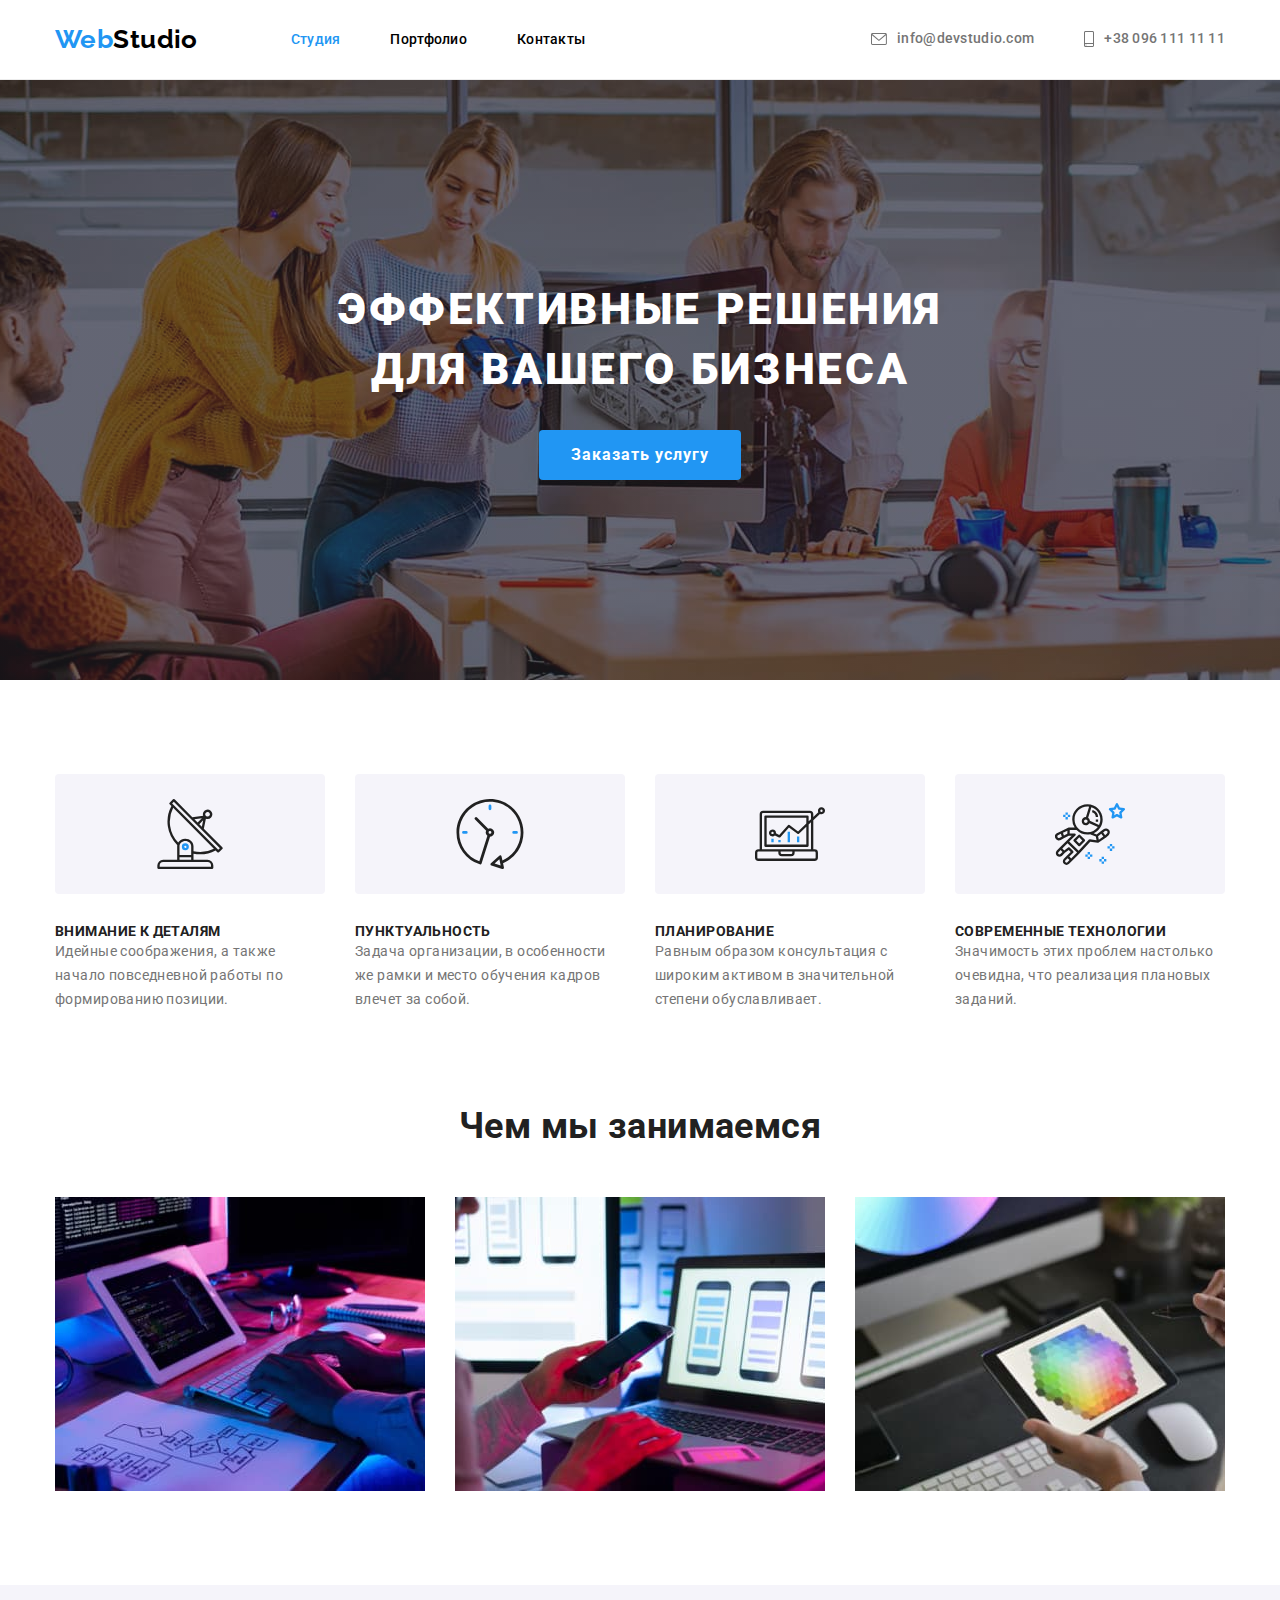
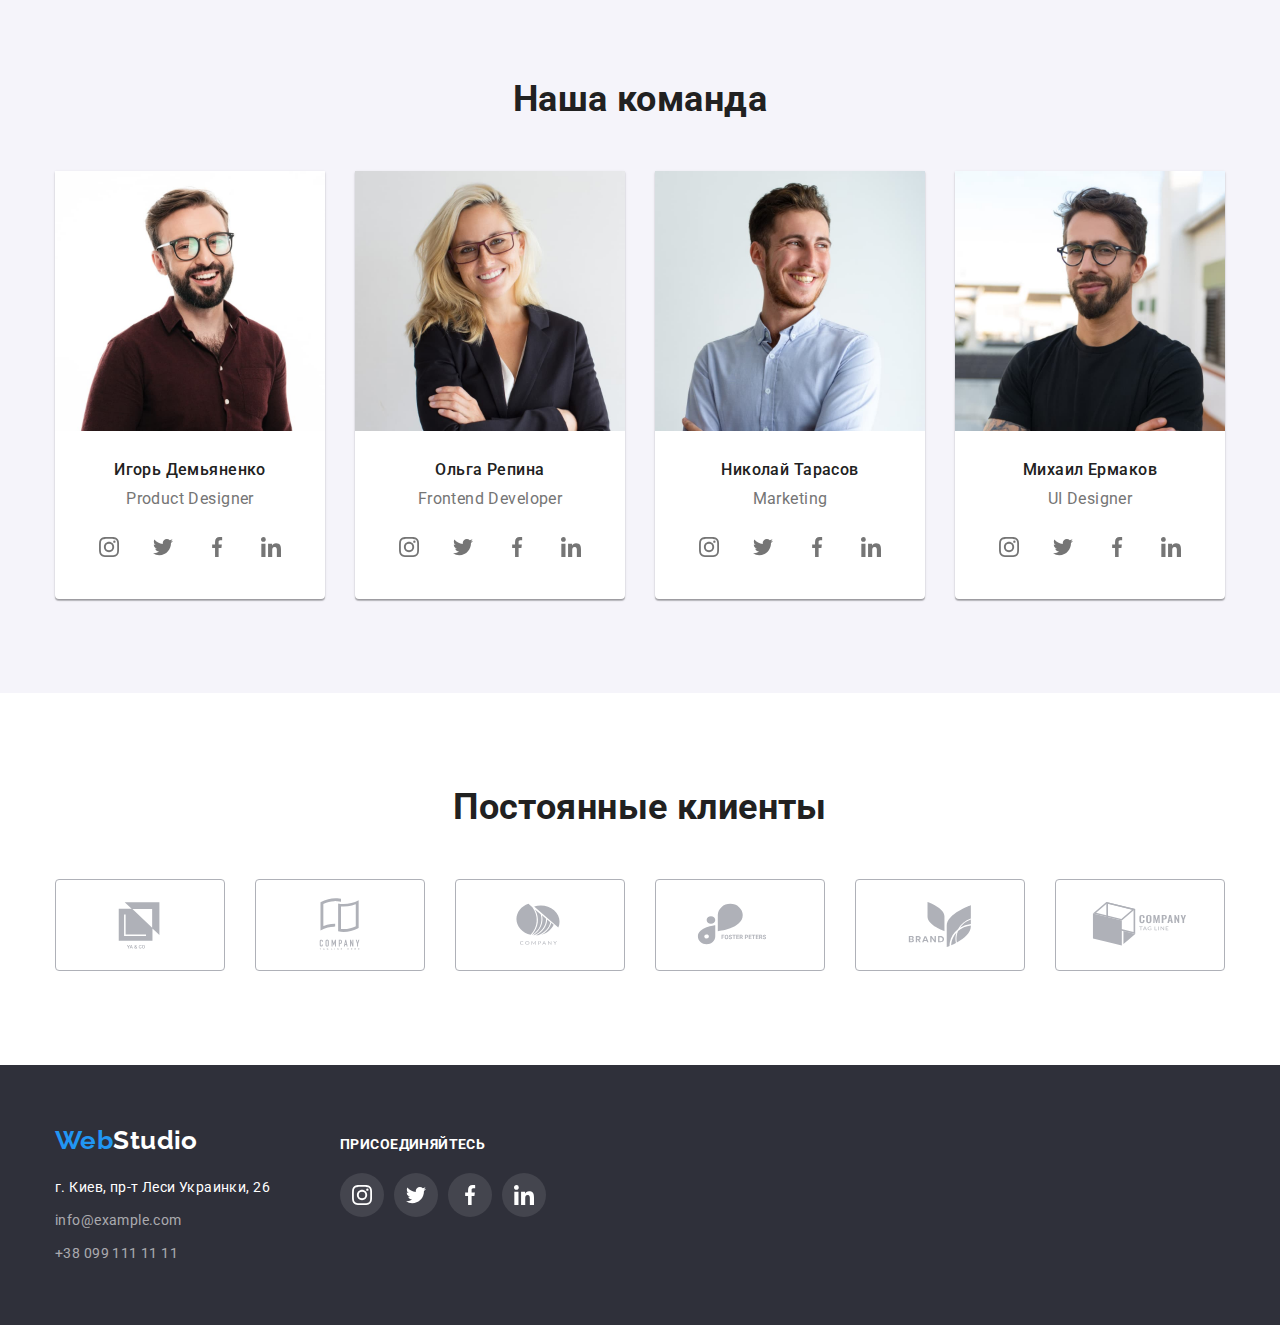
==== commit 85f0a540: "correct msitakes" ====
--- a/index.html
+++ b/index.html
@@ -55,7 +55,7 @@
                     <ul class="features-list list">
                         <li class="features-head">
                             <div class="features-icon-container">
-                                <svg class="features-icon" width="70px" height="70px">
+                                <svg class="features-icon" width="70" height="70">
                                     <use href="./images/icons.svg#icon-features-antenna1"></use>
                                 </svg>
                             </div>
@@ -64,7 +64,7 @@
                         </li>
                         <li class="features-head">
                             <div class="features-icon-container">
-                                <svg class="features-icon" width="70px" height="70px">
+                                <svg class="features-icon" width="70" height="70">
                                     <use href="./images/icons.svg#icon-features-clock2"></use>
                                 </svg>
                             </div>
@@ -73,7 +73,7 @@
                         </li>
                         <li class="features-head">
                             <div class="features-icon-container">
-                                <svg class="features-icon" width="70px" height="70px">
+                                <svg class="features-icon" width="70" height="70">
                                     <use href="./images/icons.svg#icon-features-diagram3"></use>
                                 </svg>
                             </div>
@@ -82,7 +82,7 @@
                         </li>
                         <li class="features-head">
                             <div class="features-icon-container">
-                                <svg class="features-icon" width="70px" height="70px">
+                                <svg class="features-icon" width="70" height="70">
                                     <use href="./images/icons.svg#icon-features-astronaut4"></use>
                                 </svg>
                             </div>
@@ -115,7 +115,6 @@
                         <div class="container-job">
                             <h3 class="team-title">Игорь Демьяненко</h3>
                             <p lang="en" class="team-job">Product Designer</p>
-                            <div class="team-social">
                             <ul class="team-social-list list">
                                     <li class="team-social-item">
                                         <a href="" class="team-social-link link">
@@ -146,7 +145,6 @@
                                         </a>
                                     </li>
                                 </ul>
-                            </div>
                         </div>
                     </li>
                     <li class="team-item">
@@ -277,42 +275,42 @@
                     <ul class="clients-list list">
                         <li class="clients-item">
                             <a href="" class="clients-link link">
-                                <svg class="clients-icon" width="170px" height="92px">
+                                <svg class="clients-icon" width="106" height="60">
                                     <use href="./images/icons.svg#icon-logo1"></use>
                                 </svg>
                             </a>
                         </li>
                         <li class="clients-item">
                             <a href="" class="clients-link link">
-                                <svg class="clients-icon" width="170px" height="92px">
+                                <svg class="clients-icon" width="106" height="60">
                                     <use href="./images/icons.svg#icon-logo2"></use>
                                 </svg>
                             </a>
                         </li>
                         <li class="clients-item">
                             <a href="" class="clients-link link">
-                                <svg class="clients-icon" width="170px" height="92px">
+                                <svg class="clients-icon" width="106" height="60">
                                     <use href="./images/icons.svg#icon-logo3"></use>
                                 </svg>
                             </a>
                         </li>
                         <li class="clients-item">
                             <a href="" class="clients-link link">
-                                <svg class="clients-icon" width="170px" height="92px">
+                                <svg class="clients-icon" width="106" height="60">
                                     <use href="./images/icons.svg#icon-logo4"></use>
                                 </svg>
                             </a>
                         </li>
                         <li class="clients-item">
                             <a href="" class="clients-link link">
-                                <svg class="clients-icon" width="170px" height="92px">
+                                <svg class="clients-icon" width="106" height="60">
                                     <use href="./images/icons.svg#icon-logo5"></use>
                                 </svg>
                             </a>
                         </li>
                         <li class="clients-item">
                             <a href="" class="clients-link link">
-                                <svg class="clients-icon" width="170px" height="92px">
+                                <svg class="clients-icon" width="106" height="60">
                                     <use href="./images/icons.svg#icon-logo6"></use>
                                 </svg>
                             </a>
@@ -334,7 +332,7 @@
                 </address>
             </div>
             <div class="join">
-                <h3 class="join-title">Присоединяйтесь</h3>
+                <p class="join-title">Присоединяйтесь</p>
                 <ul class="join-list list">
                     <li class="join-item">
                         <a href="" class="join-link link">
--- a/css/styles.css
+++ b/css/styles.css
@@ -131,6 +131,7 @@
 .main-header {
   border-bottom: 1px solid #ececec;
 }
+
 .nav-link {
   font-weight: 500;
   line-height: 1.14;
@@ -151,15 +152,17 @@
 .mail-link,
 .phone-link {
   display: flex;
+  align-items: center;
   font-weight: 500;
   line-height: 1.14;
   letter-spacing: 0.02em;
-  fill: var(--primary-text-color);
+  color: var(--primary-text-color);
 }
 
 .phone-icon,
 .mail-icon {
   margin-right: 10px;
+  fill: currentColor;
 }
 .mail-link,
 .phone-link {
@@ -197,6 +200,7 @@
   padding-top: 10px;
   padding-bottom: 10px;
 }
+
 .header-contacts .header-contancts-links {
   padding-top: 10px;
   padding-bottom: 10px;
@@ -212,6 +216,7 @@
 /* --- Футер ---  */
 .container-footer {
   display: flex;
+  align-items: baseline;
 }
 .address-container {
   margin-right: 70px;
@@ -326,14 +331,13 @@
   width: 270px;
   height: 120px;
   margin-bottom: 30px;
+  border-radius: 4px;
   background-color: var(--features-bg-color);
-}
-.features-icon {
-  margin: 25px 100px;
+  padding: 25px 100px;
 }
 
 .features-title {
-  margin-bottom: 10px;
+  margin-bottom: 10px1;
   font-weight: 700;
   font-size: 14px;
   line-height: 1.14;
@@ -414,17 +418,16 @@
   display: flex;
   justify-content: center;
   align-items: center;
+  color: var(--main-icon-color-color);
 }
 .team-social-link:hover,
 .team-social-link:focus {
   background-color: var(--accent-color);
-}
-.team-social-link:hover .team-icon,
-.team-social-link:focus .team-icon {
-  fill: var(--filterbutton-bg-color);
-}
+  color: var(--hero-text-color);
+}
+
 .team-icon {
-  fill: var(--main-icon-color);
+  fill: currentColor;
 }
 
 /* --- Клиенты --- */
@@ -441,7 +444,7 @@
   width: 170px;
   height: 92px;
   border: 1px solid #afb1b8;
-  border-radius: 3%;
+  border-radius: 4px;
   display: flex;
   justify-content: center;
   align-items: center;
@@ -462,7 +465,7 @@
   display: block;
 }
 .join-title {
-  margin-bottom: 30px;
+  margin-bottom: 20px;
   font-weight: 700;
   font-size: 14px;
   line-height: 1.14;
@@ -562,5 +565,6 @@
 }
 .portfolio-link:hover,
 .portfolio-link:focus {
-  box-shadow: 0px 4px 4px rgba(0, 0, 0, 0.25);
-}
+  box-shadow: 0px 1px 1px rgba(0, 0, 0, 0.12), 0px 4px 4px rgba(0, 0, 0, 0.06),
+    1px 4px 6px rgba(0, 0, 0, 0.16);
+}
